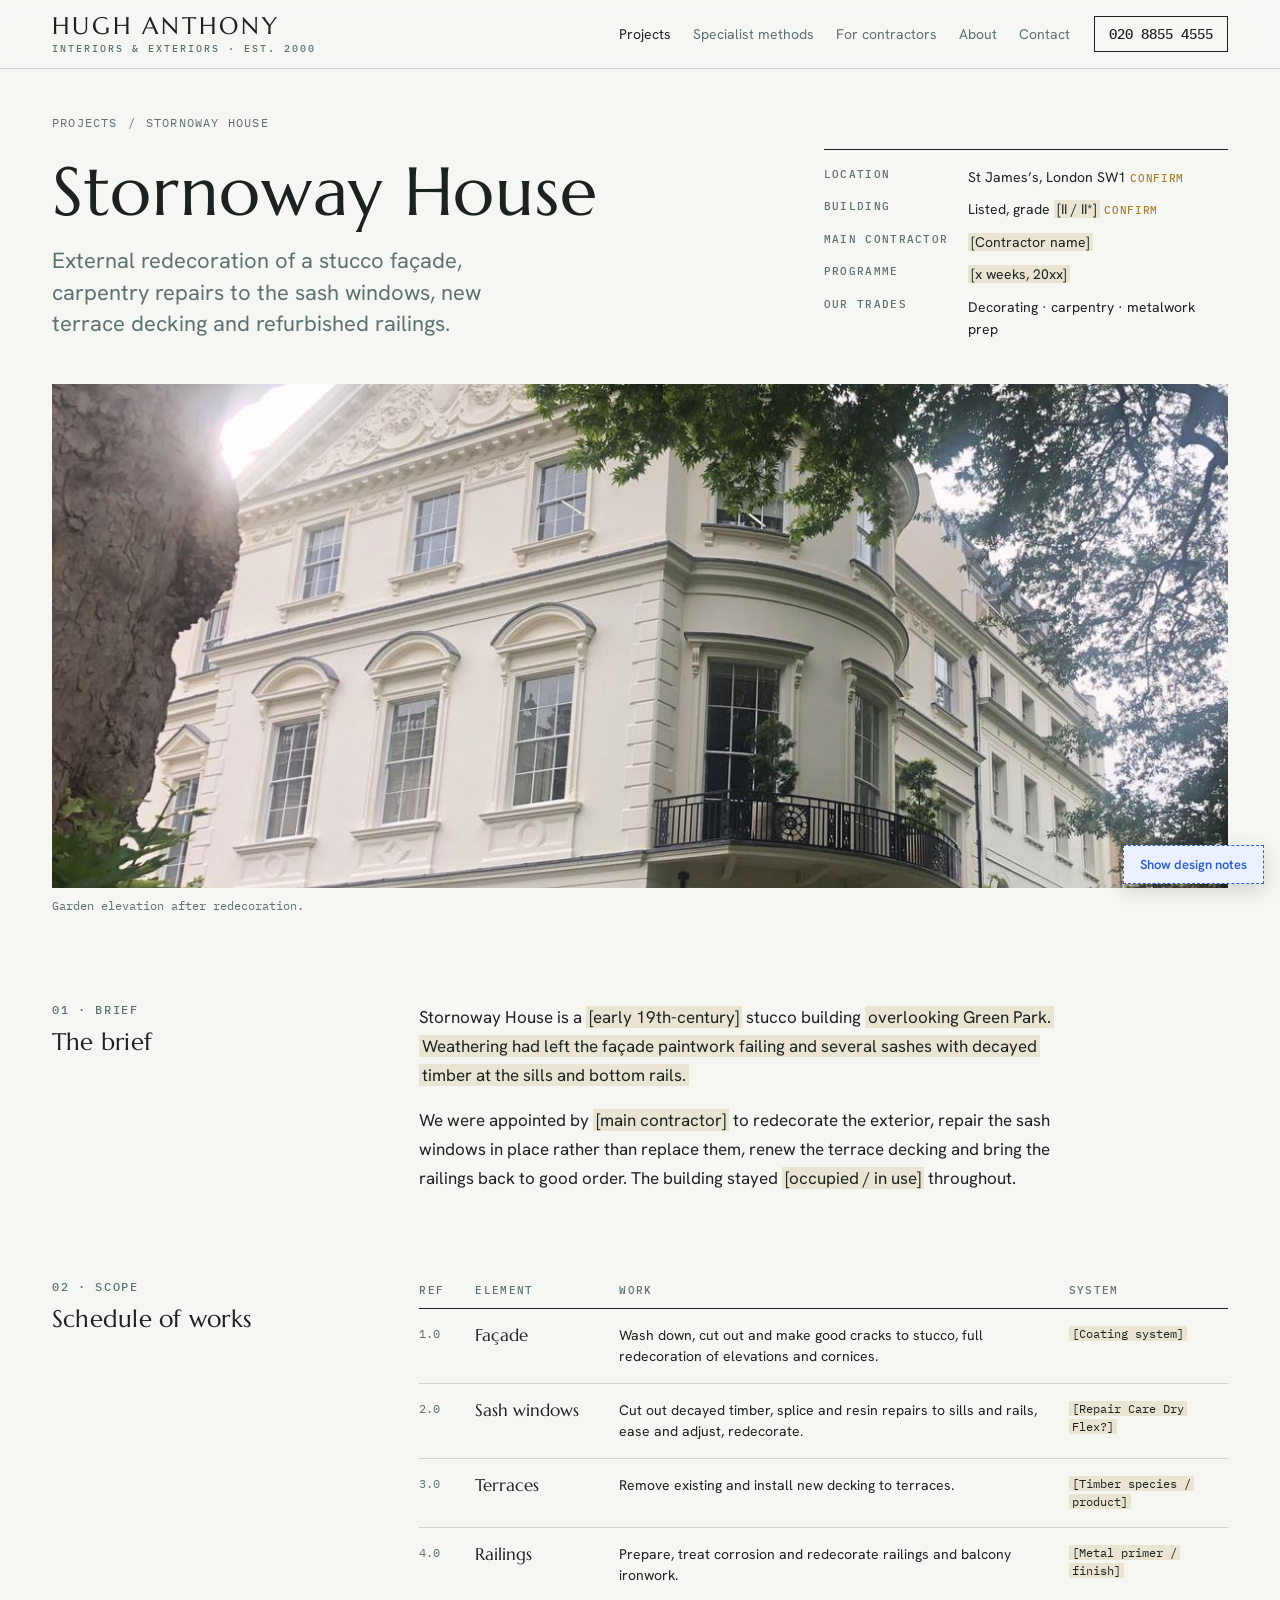
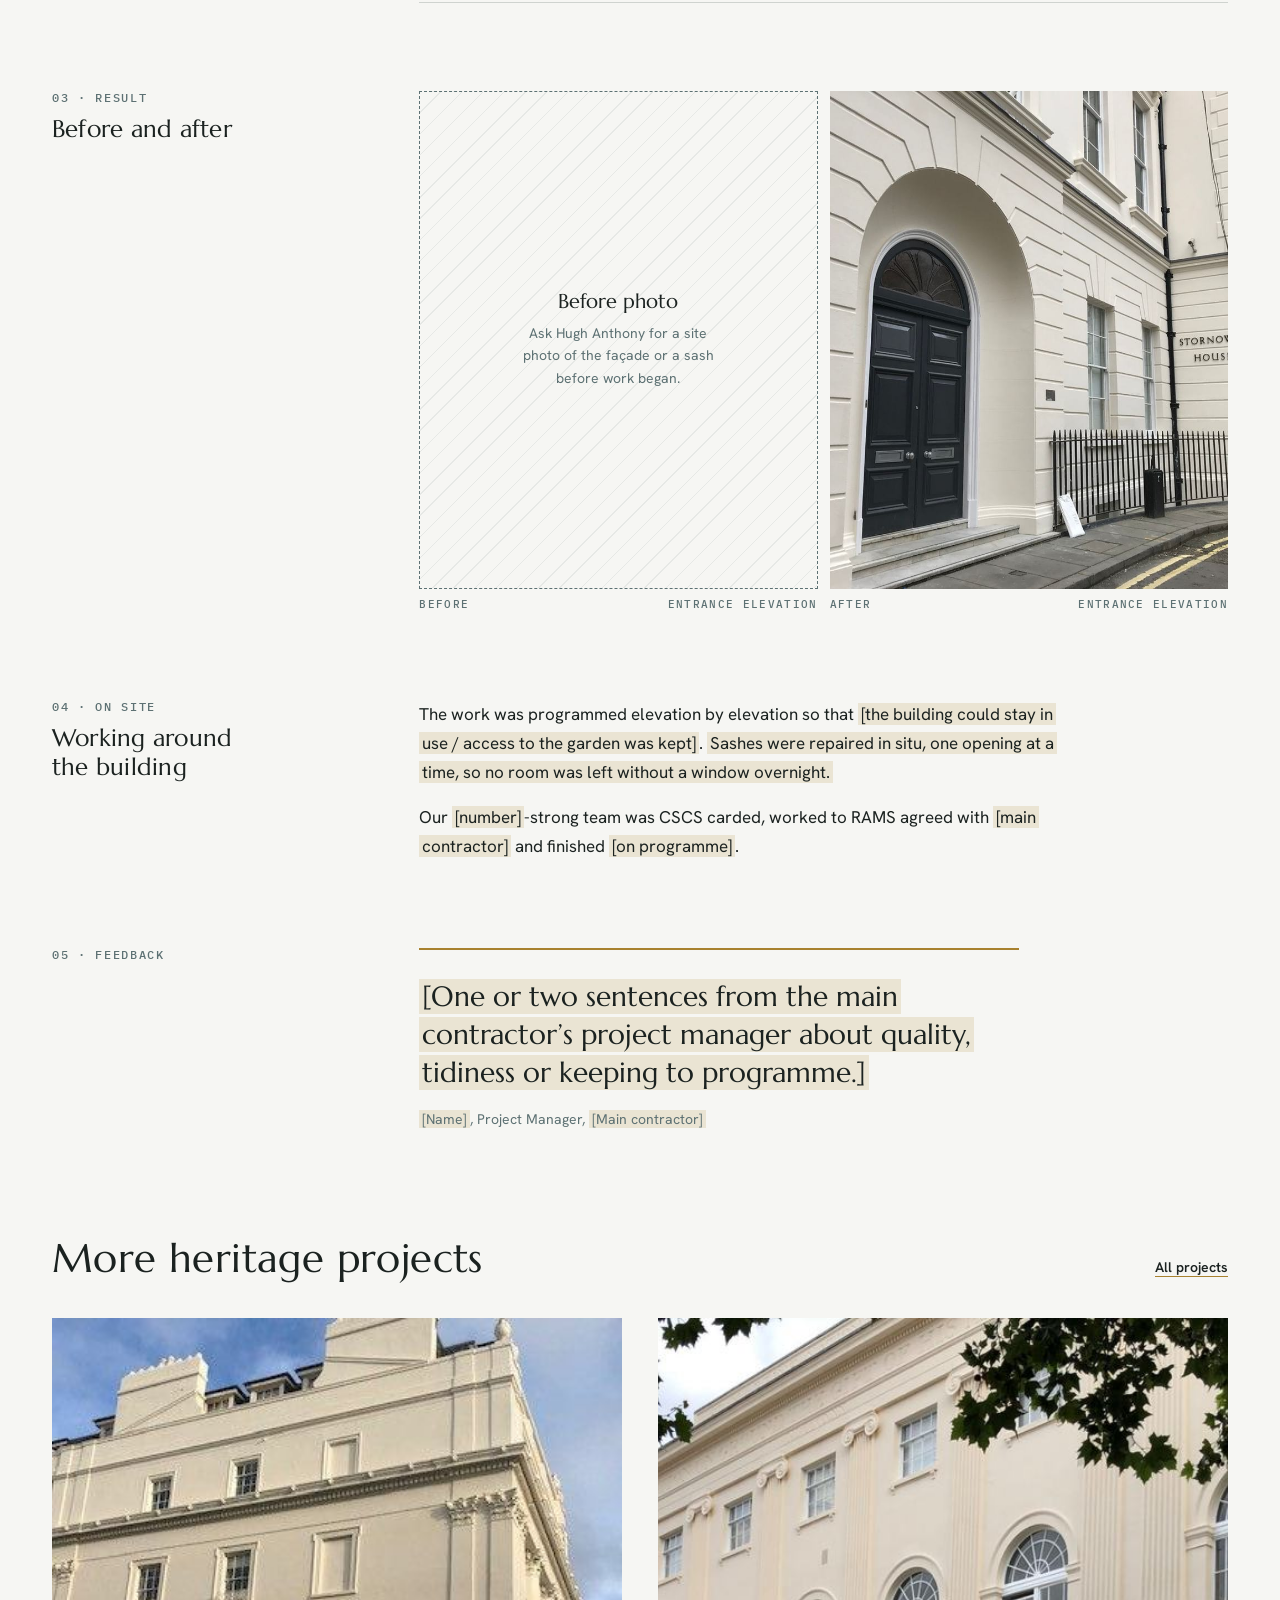
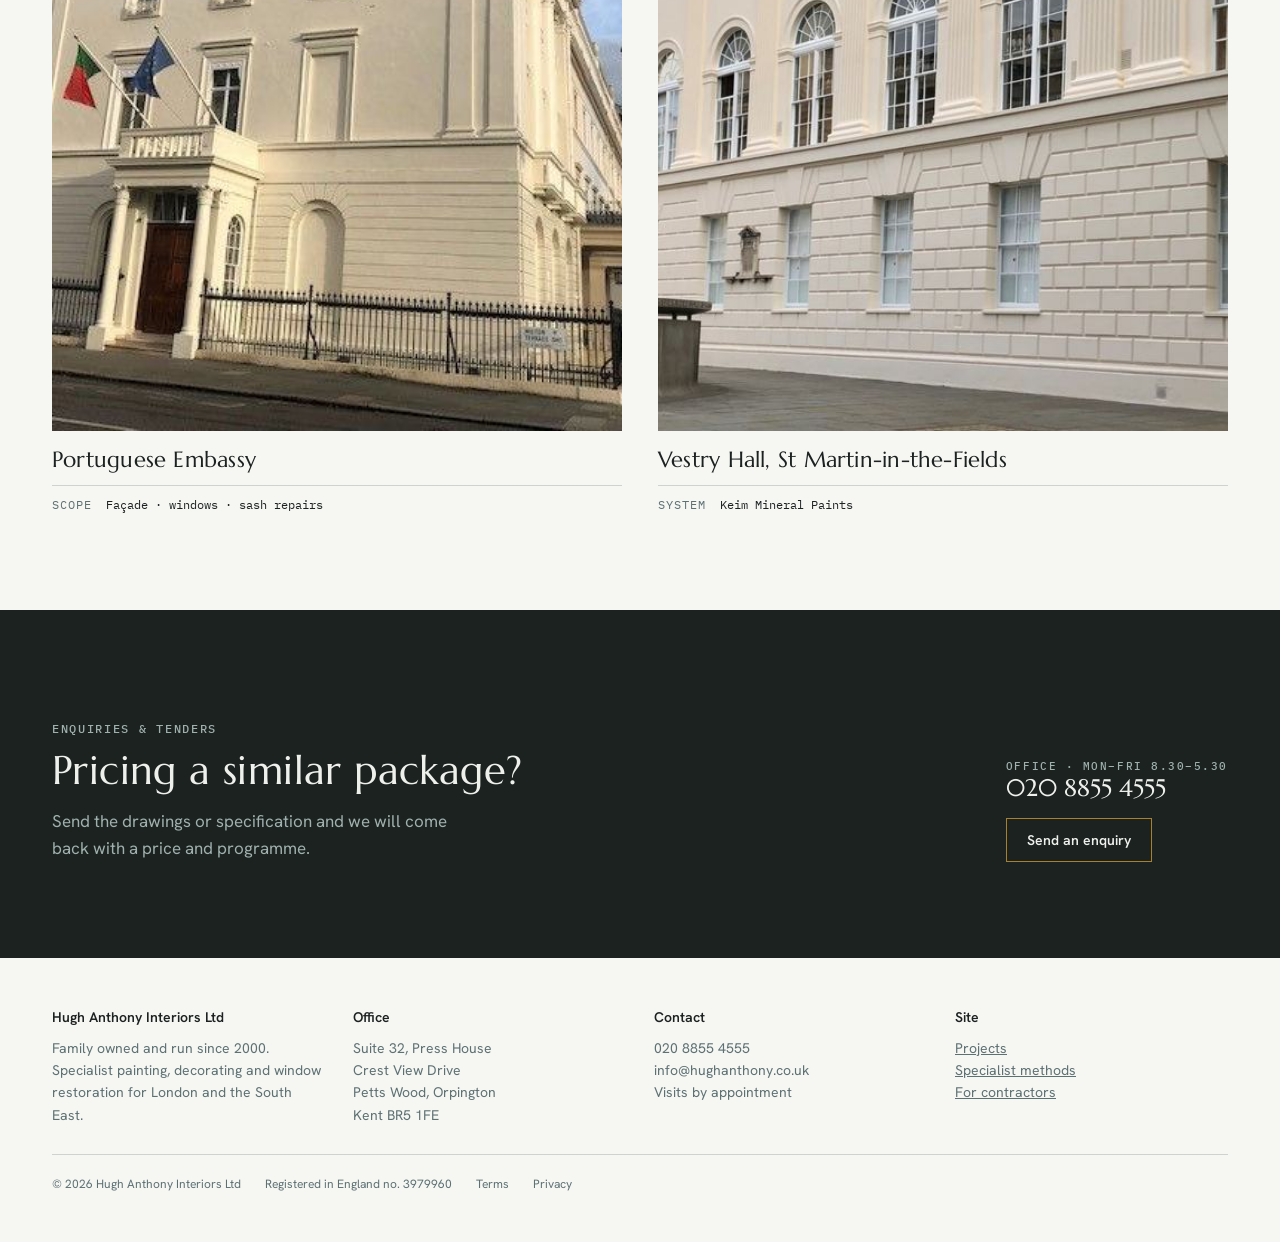
==== mockup/stornoway-house.html @ 3487a514 "Add Stornoway House case study page and shared stylesheet Co-Authored-By: Claude Opus 5.5 <noreply@a" ====
<!doctype html>
<html lang="en">
<head>
<meta charset="utf-8">
<meta name="viewport" content="width=device-width, initial-scale=1, viewport-fit=cover">
<meta name="claude:viewport-fit-sides" content="cover">
<title>Stornoway House · Hugh Anthony</title>
<link rel="preconnect" href="https://fonts.googleapis.com">
<link rel="preconnect" href="https://fonts.gstatic.com" crossorigin>
<link rel="stylesheet" href="https://fonts.googleapis.com/css2?family=Marcellus&family=Hanken+Grotesk:wght@400;500;600&family=IBM+Plex+Mono:wght@400;500&display=swap">
<link rel="stylesheet" href="site.css">
<style>
:root { padding: env(safe-area-inset-top, 0px) 0 env(safe-area-inset-bottom, 0px) }
body { margin: 0 }
[hidden] { display: none !important }

.crumbs { font: 400 var(--s-xs)/1 var(--mono); letter-spacing: .1em; text-transform: uppercase; color: var(--slate); display: flex; gap: 10px; padding-top: clamp(28px, 4vw, 48px) }
.crumbs a { text-decoration: none }
.crumbs a:hover { color: var(--railing) }

.cs-head { display: grid; grid-template-columns: minmax(0, 7fr) minmax(0, 4fr); gap: 24px clamp(28px, 5vw, 72px); align-items: end; padding-block: 20px clamp(28px, 4vw, 44px) }
.cs-head h1 { font-size: var(--s-xxl); line-height: 1.02 }
.cs-head .lede { font-size: var(--s-lg); line-height: 1.45; color: var(--slate); margin-top: 18px; max-width: 38ch }
.facts { display: grid; grid-template-columns: max-content minmax(0, 1fr); gap: 10px 20px; margin: 0; padding-top: 16px; border-top: 1px solid var(--railing); font-size: var(--s-sm) }
.facts dt { font: 500 .6875rem/1.6 var(--mono); letter-spacing: .12em; text-transform: uppercase; color: var(--slate) }
.facts dd { margin: 0 }
@media (max-width: 820px) { .cs-head { grid-template-columns: minmax(0, 1fr) } }

.cover { margin: 0 }
.cover img { width: 100%; aspect-ratio: 21 / 9; object-fit: cover; object-position: center 35% }
.cover figcaption { font: 400 var(--s-xs)/1.4 var(--mono); color: var(--slate); padding-top: 10px }
@media (max-width: 700px) { .cover img { aspect-ratio: 4 / 3 } }

.story { display: grid; grid-template-columns: minmax(0, 3fr) minmax(0, 8fr); gap: 24px clamp(28px, 5vw, 72px); padding-block: clamp(48px, 7vw, 88px) 0 }
.story h2 { font-size: 1.5rem; line-height: 1.2 }
.story .eyebrow { margin-bottom: 10px }
.prose { display: grid; gap: 16px; max-width: 64ch }
.prose p { line-height: 1.7 }
.ph { background: color-mix(in srgb, var(--gold) 16%, transparent); padding: 0 3px; box-decoration-break: clone; -webkit-box-decoration-break: clone }
@media (max-width: 760px) { .story { grid-template-columns: minmax(0, 1fr) } }

/* Schedule of works */
.sched-wrap { overflow-x: auto; margin-top: 4px }
table.sched { width: 100%; min-width: 620px; border-collapse: collapse; font-size: var(--s-sm) }
.sched th { font: 500 .6875rem/1.2 var(--mono); letter-spacing: .12em; text-transform: uppercase; color: var(--slate); text-align: left; padding: 0 16px 10px 0; border-bottom: 1px solid var(--railing) }
.sched td { padding: 16px 16px 16px 0; border-bottom: 1px solid var(--rule); vertical-align: top; line-height: 1.5 }
.sched td:first-child { font: 400 var(--s-xs)/1.5 var(--mono); color: var(--slate); font-variant-numeric: tabular-nums; width: 3.5rem }
.sched td:nth-child(2) { font: 400 1.05rem/1.35 var(--display); width: 9rem }
.sched td:last-child { font: 400 .75rem/1.5 var(--mono) }

/* Before / after */
.ba { display: grid; grid-template-columns: minmax(0, 1fr) minmax(0, 1fr); gap: 12px }
.ba figure { margin: 0; display: grid; gap: 8px }
.ba img, .ba .empty { width: 100%; aspect-ratio: 4 / 5; object-fit: cover }
.ba .empty { display: grid; place-content: center; gap: 8px; text-align: center; border: 1px dashed var(--slate); background: repeating-linear-gradient(135deg, transparent 0 14px, color-mix(in srgb, var(--slate) 10%, transparent) 14px 15px); color: var(--slate); padding: 16px }
.ba .empty b { font: 400 1.25rem/1.2 var(--display); color: var(--railing) }
.ba .empty span { font-size: var(--s-sm); max-width: 26ch }
.ba figcaption { display: flex; justify-content: space-between; gap: 12px; font: 500 .6875rem/1.4 var(--mono); letter-spacing: .12em; text-transform: uppercase; color: var(--slate) }
@media (max-width: 520px) { .ba { grid-template-columns: minmax(0, 1fr) } }

/* Quote */
.quote-block { margin: 0; padding: 28px 0 0; border-top: 2px solid var(--gold); display: grid; gap: 16px; max-width: 60ch }
.quote-block p { font: 400 clamp(1.35rem, 2.4vw, 1.75rem)/1.35 var(--display) }
.quote-block footer { font-size: var(--s-sm); color: var(--slate) }

/* Related */
.related { padding-block: clamp(56px, 8vw, 96px) }
.related .projects .proj { grid-column: span 6 }
@media (max-width: 600px) { .related .projects .proj { grid-column: span 12 } }
.next { display: flex; justify-content: space-between; align-items: baseline; gap: 16px; flex-wrap: wrap; margin-bottom: 28px }
.next h2 { font-size: var(--s-xl) }
.band .wrap.short { grid-template-columns: minmax(0, 1fr) auto; align-items: end }
@media (max-width: 760px) { .band .wrap.short { grid-template-columns: minmax(0, 1fr) } }
</style>
</head>
<body>

<header class="top">
  <div class="wrap">
    <a class="brand" href="index.html" aria-label="Hugh Anthony home"><b>Hugh Anthony</b><small>Interiors &amp; Exteriors · Est. 2000</small></a>
    <nav class="nav" aria-label="Main">
      <a href="index.html#projects" aria-current="page" style="color:var(--railing)">Projects</a>
      <a href="index.html#methods">Specialist methods</a>
      <a href="index.html#contractors">For contractors</a>
      <a href="index.html#about">About</a>
      <a href="index.html#enquire">Contact</a>
    </nav>
    <a class="phone" href="tel:02088554555">020 8855 4555</a>
  </div>
</header>

<main>
  <div class="wrap">
    <nav class="crumbs" aria-label="Breadcrumb"><a href="index.html#projects">Projects</a><span aria-hidden="true">/</span><span>Stornoway House</span></nav>

    <div class="cs-head">
      <div>
        <h1>Stornoway House</h1>
        <p class="lede">External redecoration of a stucco façade, carpentry repairs to the sash windows, new terrace decking and refurbished railings.</p>
      </div>
      <dl class="facts">
        <dt>Location</dt><dd>St James’s, London SW1 <span class="tbc">CONFIRM</span></dd>
        <dt>Building</dt><dd>Listed, grade <span class="ph">[II / II*]</span> <span class="tbc">CONFIRM</span></dd>
        <dt>Main contractor</dt><dd><span class="ph">[Contractor name]</span></dd>
        <dt>Programme</dt><dd><span class="ph">[x weeks, 20xx]</span></dd>
        <dt>Our trades</dt><dd>Decorating · carpentry · metalwork prep</dd>
      </dl>
    </div>

    <figure class="cover">
      <img src="img/stornoway-house.jpg" alt="Stornoway House from the garden side: a white stucco Regency building with a curved bay and iron balconies" width="1190" height="1200">
      <figcaption>Garden elevation after redecoration.</figcaption>
    </figure>
    <p class="note"><b>Why:</b> a case study answers the questions a contractor’s estimator would ask: what was the building, who was the client, what did you actually do, and did it run to programme. Highlighted text is draft copy to fill in with Hugh Anthony.</p>

    <section class="story" aria-labelledby="brief">
      <div><p class="eyebrow">01 · Brief</p><h2 id="brief">The brief</h2></div>
      <div class="prose">
        <p>Stornoway House is a <span class="ph">[early 19th-century]</span> stucco building <span class="ph">overlooking Green Park. Weathering had left the façade paintwork failing and several sashes with decayed timber at the sills and bottom rails.</span></p>
        <p>We were appointed by <span class="ph">[main contractor]</span> to redecorate the exterior, repair the sash windows in place rather than replace them, renew the terrace decking and bring the railings back to good order. The building stayed <span class="ph">[occupied / in use]</span> throughout.</p>
      </div>
    </section>

    <section class="story" aria-labelledby="scope">
      <div><p class="eyebrow">02 · Scope</p><h2 id="scope">Schedule of works</h2></div>
      <div>
        <div class="sched-wrap">
          <table class="sched">
            <thead><tr><th scope="col">Ref</th><th scope="col">Element</th><th scope="col">Work</th><th scope="col">System</th></tr></thead>
            <tbody>
              <tr><td>1.0</td><td>Façade</td><td>Wash down, cut out and make good cracks to stucco, full redecoration of elevations and cornices.</td><td><span class="ph">[Coating system]</span></td></tr>
              <tr><td>2.0</td><td>Sash windows</td><td>Cut out decayed timber, splice and resin repairs to sills and rails, ease and adjust, redecorate.</td><td><span class="ph">[Repair Care Dry Flex?]</span></td></tr>
              <tr><td>3.0</td><td>Terraces</td><td>Remove existing and install new decking to terraces.</td><td><span class="ph">[Timber species / product]</span></td></tr>
              <tr><td>4.0</td><td>Railings</td><td>Prepare, treat corrosion and redecorate railings and balcony ironwork.</td><td><span class="ph">[Metal primer / finish]</span></td></tr>
            </tbody>
          </table>
        </div>
        <p class="note"><b>Why:</b> a schedule of works is the format contractors already use in tenders, so it reads as competence at a glance. Each “System” cell also names a product, which helps searches like “Keim contractor London”.</p>
      </div>
    </section>

    <section class="story" aria-labelledby="ba">
      <div><p class="eyebrow">03 · Result</p><h2 id="ba">Before and after</h2></div>
      <div>
        <div class="ba">
          <figure>
            <div class="empty" role="img" aria-label="Placeholder for a before photo"><b>Before photo</b><span>Ask Hugh Anthony for a site photo of the façade or a sash before work began.</span></div>
            <figcaption><span>Before</span><span>Entrance elevation</span></figcaption>
          </figure>
          <figure>
            <img src="img/stornoway-door.jpg" alt="Arched entrance door of Stornoway House in white stucco with black railings, after redecoration" loading="lazy">
            <figcaption><span>After</span><span>Entrance elevation</span></figcaption>
          </figure>
        </div>
        <p class="note"><b>Why:</b> before-and-after pairs are the most persuasive content a decorator can show, and the current site has none. Most firms have site photos on someone’s phone; collecting them is the main content task for the rebuild.</p>
      </div>
    </section>

    <section class="story" aria-labelledby="site">
      <div><p class="eyebrow">04 · On site</p><h2 id="site">Working around the building</h2></div>
      <div class="prose">
        <p>The work was programmed elevation by elevation so that <span class="ph">[the building could stay in use / access to the garden was kept]</span>. <span class="ph">Sashes were repaired in situ, one opening at a time, so no room was left without a window overnight.</span></p>
        <p>Our <span class="ph">[number]</span>-strong team was CSCS carded, worked to RAMS agreed with <span class="ph">[main contractor]</span> and finished <span class="ph">[on programme]</span>.</p>
      </div>
    </section>

    <section class="story" aria-label="Client feedback">
      <div><p class="eyebrow">05 · Feedback</p></div>
      <blockquote class="quote-block">
        <p><span class="ph">[One or two sentences from the main contractor’s project manager about quality, tidiness or keeping to programme.]</span></p>
        <footer><span class="ph">[Name]</span>, Project Manager, <span class="ph">[Main contractor]</span></footer>
      </blockquote>
    </section>
  </div>

  <section class="related" aria-labelledby="more">
    <div class="wrap">
      <div class="next"><h2 id="more">More heritage projects</h2><a class="more" href="index.html#projects">All projects</a></div>
      <div class="projects">
        <a class="proj" href="index.html#projects">
          <img src="img/portuguese-embassy.jpg" alt="The Portuguese Embassy, a white stucco corner building" loading="lazy">
          <div class="meta"><h3>Portuguese Embassy</h3><dl class="spec"><dt>Scope</dt><dd>Façade · windows · sash repairs</dd></dl></div>
        </a>
        <a class="proj" href="index.html#projects">
          <img src="img/vestry-hall.jpg" alt="Vestry Hall at St Martin-in-the-Fields, a pale stone façade" loading="lazy">
          <div class="meta"><h3>Vestry Hall, St Martin-in-the-Fields</h3><dl class="spec"><dt>System</dt><dd>Keim Mineral Paints</dd></dl></div>
        </a>
      </div>
    </div>
  </section>

  <section class="band">
    <div class="wrap short">
      <div>
        <p class="eyebrow">Enquiries &amp; tenders</p>
        <h2>Pricing a similar package?</h2>
        <p>Send the drawings or specification and we will come back with a price and programme.</p>
      </div>
      <div class="direct" style="margin-top:0">
        <div><small>Office · Mon–Fri 8.30–5.30</small><b>020 8855 4555</b></div>
        <a class="btn" href="index.html#enquire">Send an enquiry</a>
      </div>
    </div>
  </section>
</main>

<footer>
  <div class="wrap">
    <div><b>Hugh Anthony Interiors Ltd</b>Family owned and run since 2000. Specialist painting, decorating and window restoration for London and the South East.</div>
    <div><b>Office</b><address>Suite 32, Press House<br>Crest View Drive<br>Petts Wood, Orpington<br>Kent BR5 1FE</address></div>
    <div><b>Contact</b>020 8855 4555<br>info@hughanthony.co.uk<br>Visits by appointment</div>
    <div><b>Site</b><a href="index.html#projects">Projects</a><br><a href="index.html#methods">Specialist methods</a><br><a href="index.html#contractors">For contractors</a></div>
    <div class="legal"><span>© 2026 Hugh Anthony Interiors Ltd</span><span>Registered in England no. 3979960</span><span>Terms</span><span>Privacy</span></div>
  </div>
</footer>

<button class="toggle" id="toggle" type="button" aria-pressed="false">Show design notes</button>
<script>
const t = document.getElementById('toggle');
t.addEventListener('click', () => {
  const on = document.body.classList.toggle('notes');
  t.setAttribute('aria-pressed', on);
  t.textContent = on ? 'Hide design notes' : 'Show design notes';
});
</script>
</body>
</html>
---- mockup/site.css ----
/* Layout: a London stucco terrace read as a schedule of works. Wide photo-led bands, a
   specification line under every project, gold leaf used only where the firm actually gilds. */
:root {
  --stucco: #f6f6f3;      /* page ground: painted stucco, cool not cream */
  --stone: #e9e9e4;       /* recessed panels */
  --railing: #1b2220;     /* ink: railing / front-door black-green */
  --slate: #5d7173;       /* secondary text: Georgian panel blue-green */
  --rule: #cfd3cf;
  --gold: #a8812e;        /* gilding */
  --gold-hi: #d8b35a;
  --band: #1b2220;        /* dark band ground */
  --band-fg: #eef0ec;
  --band-mute: #9fb0ad;
  --note: #2f5fd0;        /* design-note annotations */
  --note-bg: #eaf0ff;

  --display: "Marcellus", "Trajan Pro", Georgia, serif;
  --body: "Hanken Grotesk", "Helvetica Neue", Arial, sans-serif;
  --mono: "IBM Plex Mono", ui-monospace, Menlo, monospace;

  --s-xs: .75rem; --s-sm: .875rem; --s-md: 1.0625rem; --s-lg: 1.375rem;
  --s-xl: clamp(1.75rem, 3.2vw, 2.5rem); --s-xxl: clamp(2.25rem, 5.4vw, 4.25rem);
  --wrap: 1240px;
}
@media (prefers-color-scheme: dark) { :root:not([data-theme="light"]) {
  --stucco: #141917; --stone: #1c2321; --railing: #e8ebe6; --slate: #9fb0ad; --rule: #2e3835;
  --gold: #d1aa52; --gold-hi: #e9c977; --band: #0d1110; --band-fg: #eef0ec; --band-mute: #8fa19e;
  --note: #8fb0ff; --note-bg: #1a2440; color-scheme: dark } }
:root[data-theme="dark"] {
  --stucco: #141917; --stone: #1c2321; --railing: #e8ebe6; --slate: #9fb0ad; --rule: #2e3835;
  --gold: #d1aa52; --gold-hi: #e9c977; --band: #0d1110; --band-fg: #eef0ec; --band-mute: #8fa19e;
  --note: #8fb0ff; --note-bg: #1a2440; color-scheme: dark }

* { box-sizing: border-box }
body { background: var(--stucco); color: var(--railing); font: 400 var(--s-md)/1.6 var(--body); -webkit-font-smoothing: antialiased }
body::before { content: ""; position: fixed; inset: 0 0 auto; height: env(safe-area-inset-top, 0px); z-index: 10; background: var(--stucco) }
img { display: block; max-width: 100%; height: auto }
a { color: inherit }
a:focus-visible, button:focus-visible, input:focus-visible, textarea:focus-visible, select:focus-visible { outline: 2px solid var(--gold); outline-offset: 3px }
h1, h2, h3 { font-family: var(--display); font-weight: 400; text-wrap: balance; margin: 0; letter-spacing: .01em }
p { margin: 0 }
.wrap { max-width: var(--wrap); margin-inline: auto; padding-left: max(16px, env(safe-area-inset-left, 0px)); padding-right: max(16px, env(safe-area-inset-right, 0px)) }
@media (min-width: 700px) { .wrap { padding-left: max(32px, env(safe-area-inset-left, 0px)); padding-right: max(32px, env(safe-area-inset-right, 0px)) } }
.eyebrow { font: 500 var(--s-xs)/1.2 var(--mono); letter-spacing: .14em; text-transform: uppercase; color: var(--slate) }
.gold { background: linear-gradient(100deg, var(--gold) 0%, var(--gold-hi) 45%, var(--gold) 70%); -webkit-background-clip: text; background-clip: text; color: transparent }

/* Header */
.top { position: sticky; top: env(safe-area-inset-top, 0px); z-index: 5; background: color-mix(in srgb, var(--stucco) 92%, transparent); backdrop-filter: blur(8px); border-bottom: 1px solid var(--rule) }
.top .wrap { display: flex; align-items: center; gap: 24px; padding-block: 14px }
.brand { text-decoration: none; display: grid; line-height: 1 }
.brand b { font: 400 1.5rem/1 var(--display); letter-spacing: .12em; text-transform: uppercase }
.brand small { font: 500 .625rem/1 var(--mono); letter-spacing: .2em; text-transform: uppercase; color: var(--slate); margin-top: 6px }
.nav { display: flex; gap: 22px; margin-left: auto; font-size: var(--s-sm) }
.nav a { text-decoration: none; color: var(--slate) }
.nav a:hover { color: var(--railing) }
.phone { font: 500 var(--s-sm)/1 var(--mono); white-space: nowrap; padding: 10px 14px; border: 1px solid var(--railing); text-decoration: none }
@media (max-width: 900px) { .nav { display: none } .phone { margin-left: auto } }
@media (max-width: 420px) { .brand b { font-size: 1.2rem } .phone { padding: 8px 10px; font-size: .75rem } }

/* Hero */
.hero .wrap { display: grid; grid-template-columns: minmax(0, 5fr) minmax(0, 6fr); gap: clamp(24px, 5vw, 72px); align-items: center; padding-block: clamp(32px, 6vw, 72px) clamp(40px, 6vw, 80px) }
.hero h1 { font-size: var(--s-xxl); line-height: 1.05; margin-top: 18px }
.hero .lede { font-size: var(--s-lg); line-height: 1.45; color: var(--slate); margin-top: 22px; max-width: 34ch }
.ctas { display: flex; flex-wrap: wrap; gap: 12px; margin-top: 32px }
.btn { display: inline-flex; align-items: center; gap: 10px; padding: 14px 20px; font: 600 var(--s-sm)/1 var(--body); text-decoration: none; border: 1px solid var(--railing); cursor: pointer; background: none; color: var(--railing) }
.btn.solid { background: var(--railing); color: var(--stucco) }
.btn.solid:hover { background: var(--slate); border-color: var(--slate) }
.btn:not(.solid):hover { background: var(--stone) }
.since { display: flex; gap: 28px; margin-top: 40px; padding-top: 22px; border-top: 1px solid var(--rule) }
.since div { display: grid; gap: 2px }
.since b { font: 400 1.75rem/1 var(--display); font-variant-numeric: tabular-nums }
.since span { font-size: var(--s-xs); color: var(--slate); line-height: 1.35 }
.hero figure { margin: 0; position: relative }
.hero figure img { width: 100%; aspect-ratio: 5 / 4; object-fit: cover }
.plate { position: absolute; left: 0; bottom: 0; background: var(--stucco); padding: 12px 16px 0 0; max-width: 80% }
.plate b { font: 400 1.05rem/1.2 var(--display); display: block }
.plate span { font: 400 var(--s-xs)/1.4 var(--mono); color: var(--slate) }
@media (max-width: 860px) { .hero .wrap { grid-template-columns: minmax(0, 1fr) } .hero figure { order: -1 } .hero figure img { aspect-ratio: 4 / 3 } }

/* Buildings strip */
.worked { border-block: 1px solid var(--rule); background: var(--stone) }
.worked .wrap { display: flex; flex-wrap: wrap; align-items: baseline; gap: 10px 28px; padding-block: 22px }
.worked .eyebrow { flex-basis: 100% }
@media (min-width: 1000px) { .worked .eyebrow { flex-basis: auto } }
.worked li { font: 400 1.125rem/1.3 var(--display); list-style: none }
.worked ul { display: contents }

/* Section heads */
section.block { padding-block: clamp(56px, 8vw, 104px) }
.head { display: grid; grid-template-columns: minmax(0, 1fr) minmax(0, 1fr); gap: 16px 48px; align-items: end; margin-bottom: clamp(28px, 4vw, 48px) }
.head h2 { font-size: var(--s-xl); line-height: 1.1; margin-top: 12px }
.head p { color: var(--slate); max-width: 48ch }
@media (max-width: 760px) { .head { grid-template-columns: minmax(0, 1fr) } }

/* Projects */
.projects { display: grid; grid-template-columns: repeat(12, minmax(0, 1fr)); gap: clamp(20px, 3vw, 36px) }
.proj { grid-column: span 4; display: grid; grid-template-rows: auto 1fr; gap: 16px; text-decoration: none }
.proj.wide { grid-column: span 8 }
.proj.wide img { aspect-ratio: 16 / 10 }
.proj img { width: 100%; aspect-ratio: 4 / 5; object-fit: cover; transition: filter .3s }
.proj:hover img { filter: brightness(1.05) contrast(1.03) }
.proj .meta { display: grid; gap: 8px; align-content: start }
.proj h3 { font-size: 1.375rem; line-height: 1.2 }
.proj p { font-size: var(--s-sm); color: var(--slate) }
.spec { display: grid; grid-template-columns: max-content minmax(0, 1fr); gap: 4px 14px; font: 400 .75rem/1.45 var(--mono); padding-top: 10px; border-top: 1px solid var(--rule); margin: 4px 0 0 }
.spec dt { color: var(--slate); text-transform: uppercase; letter-spacing: .08em }
.spec dd { margin: 0 }
.more { font: 600 var(--s-sm)/1 var(--body); text-decoration: underline; text-underline-offset: 4px; text-decoration-color: var(--gold) }
@media (max-width: 960px) { .proj, .proj.wide { grid-column: span 6 } .proj.wide img { aspect-ratio: 4 / 5 } }
@media (max-width: 600px) { .proj, .proj.wide { grid-column: span 12 } .proj img, .proj.wide img { aspect-ratio: 4 / 3 } }

/* Methods */
.methods { background: var(--stone); border-block: 1px solid var(--rule) }
.mgrid { display: grid; grid-template-columns: minmax(0, 7fr) minmax(0, 5fr); gap: clamp(28px, 5vw, 64px) }
.mlist { display: grid; gap: 0 }
.m { display: grid; grid-template-columns: minmax(0, 15rem) minmax(0, 1fr); gap: 8px 32px; padding-block: 24px; border-top: 1px solid var(--rule) }
.m:last-child { border-bottom: 1px solid var(--rule) }
.m h3 { font-size: 1.25rem; line-height: 1.25 }
.m p { color: var(--slate); font-size: .975rem; max-width: 52ch }
.m .tags { display: flex; flex-wrap: wrap; gap: 6px; margin-top: 10px }
.m .tags span { font: 400 .6875rem/1 var(--mono); padding: 6px 8px; border: 1px solid var(--rule); background: var(--stucco); letter-spacing: .04em }
@media (max-width: 640px) { .m { grid-template-columns: minmax(0, 1fr) } }
.craft { display: grid; grid-template-columns: minmax(0, 1fr) minmax(0, 1fr); gap: 12px; align-self: start; position: sticky; top: calc(env(safe-area-inset-top, 0px) + 90px) }
.craft figure { margin: 0 }
.craft img { width: 100%; aspect-ratio: 3 / 5; object-fit: cover }
.craft figcaption { font: 400 var(--s-xs)/1.4 var(--mono); color: var(--slate); margin-top: 8px }
.craft .quote { grid-column: 1 / -1; font: 400 1.25rem/1.35 var(--display); padding: 20px 0 0; border-top: 2px solid var(--gold) }
@media (max-width: 900px) { .mgrid { grid-template-columns: minmax(0, 1fr) } .craft { position: static } .craft img { aspect-ratio: 4 / 5 } }

/* Contractors */
.contract { display: grid; grid-template-columns: minmax(0, 5fr) minmax(0, 7fr); gap: clamp(28px, 5vw, 64px) }
.contract h2 { font-size: var(--s-xl); line-height: 1.1; margin-top: 12px }
.contract .intro p { color: var(--slate); margin-top: 18px; max-width: 44ch }
.checks { list-style: none; margin: 0; padding: 0; display: grid; grid-template-columns: repeat(2, minmax(0, 1fr)); border-top: 1px solid var(--railing) }
.checks li { padding: 20px 20px 20px 0; border-bottom: 1px solid var(--rule); display: grid; grid-template-columns: 22px minmax(0, 1fr); gap: 12px }
.checks li:nth-child(odd) { border-right: 1px solid var(--rule) }
.checks li:nth-child(even) { padding-left: 20px }
.checks svg { margin-top: 3px }
.checks b { display: block; font-weight: 600; font-size: .975rem }
.checks span { font-size: var(--s-sm); color: var(--slate) }
.tbc { font: 500 .6875rem/1 var(--mono); color: var(--gold); letter-spacing: .06em }
@media (max-width: 860px) { .contract { grid-template-columns: minmax(0, 1fr) } }
@media (max-width: 560px) { .checks { grid-template-columns: minmax(0, 1fr) } .checks li:nth-child(odd) { border-right: 0 } .checks li:nth-child(even) { padding-left: 0 } }
.sectors { margin-top: 32px; display: flex; flex-wrap: wrap; gap: 8px }
.sectors span { font-size: var(--s-sm); padding: 7px 12px; border: 1px solid var(--rule) }

/* Enquiry band */
.band { background: var(--band); color: var(--band-fg) }
.band .wrap { display: grid; grid-template-columns: minmax(0, 5fr) minmax(0, 7fr); gap: clamp(28px, 5vw, 72px); padding-block: clamp(56px, 8vw, 96px) }
.band h2 { font-size: var(--s-xl); line-height: 1.1; margin-top: 12px }
.band .eyebrow { color: var(--band-mute) }
.band p { color: var(--band-mute); margin-top: 16px; max-width: 40ch }
.direct { display: grid; gap: 16px; margin-top: 32px }
.direct div { display: grid; gap: 2px }
.direct small { font: 500 .6875rem/1 var(--mono); letter-spacing: .14em; text-transform: uppercase; color: var(--band-mute) }
.direct b { font: 400 1.5rem/1.2 var(--display); user-select: all }
form { display: grid; grid-template-columns: repeat(2, minmax(0, 1fr)); gap: 18px }
form .full { grid-column: 1 / -1 }
label { display: grid; gap: 6px; font: 500 .6875rem/1 var(--mono); letter-spacing: .12em; text-transform: uppercase; color: var(--band-mute) }
input, select, textarea { font: 400 1rem/1.4 var(--body); color: var(--band-fg); background: transparent; border: 0; border-bottom: 1px solid var(--band-mute); padding: 8px 0; border-radius: 0; width: 100% }
select option { color: #1b2220 }
textarea { resize: vertical; min-height: 90px }
.radios { display: flex; flex-wrap: wrap; gap: 8px; border: 0; padding: 0; margin: 0 }
.radios legend { font: 500 .6875rem/1 var(--mono); letter-spacing: .12em; text-transform: uppercase; color: var(--band-mute); margin-bottom: 10px; padding: 0 }
.radios label { display: inline-flex; align-items: center; gap: 8px; text-transform: none; letter-spacing: 0; font: 400 var(--s-sm)/1 var(--body); color: var(--band-fg); padding: 9px 12px; border: 1px solid color-mix(in srgb, var(--band-mute) 50%, transparent); cursor: pointer }
.radios input { width: auto; accent-color: var(--gold) }
.band .btn { border-color: var(--gold); color: var(--band-fg); justify-self: start }
.band .btn:hover { background: var(--gold); color: var(--band) }
.sent { grid-column: 1 / -1; font-size: var(--s-sm); color: var(--gold-hi) }
@media (max-width: 860px) { .band .wrap { grid-template-columns: minmax(0, 1fr) } }
@media (max-width: 520px) { form { grid-template-columns: minmax(0, 1fr) } }

/* Footer */
footer .wrap { display: grid; grid-template-columns: repeat(4, minmax(0, 1fr)); gap: 28px; padding-block: 48px; font-size: var(--s-sm); color: var(--slate) }
footer b { display: block; color: var(--railing); font-weight: 600; margin-bottom: 8px }
footer address { font-style: normal }
footer .legal { grid-column: 1 / -1; display: flex; flex-wrap: wrap; gap: 8px 24px; padding-top: 20px; border-top: 1px solid var(--rule); font-size: var(--s-xs) }
@media (max-width: 760px) { footer .wrap { grid-template-columns: repeat(2, minmax(0, 1fr)) } }

/* Design notes (pitch annotations) */
.note { display: none; font: 400 .8125rem/1.45 var(--body); color: var(--note); background: var(--note-bg); border: 1px dashed var(--note); padding: 10px 12px; margin-top: 14px; max-width: 46ch }
.note b { font-weight: 600 }
body.notes .note { display: block }
.band .note { background: color-mix(in srgb, var(--note) 14%, var(--band)); color: #b9ccff; border-color: #8fb0ff }
.toggle { position: fixed; right: max(16px, calc(env(safe-area-inset-right, 0px) + 16px)); bottom: calc(env(safe-area-inset-bottom, 0px) + 16px); z-index: 20; font: 600 .8125rem/1 var(--body); padding: 12px 16px; border: 1px dashed var(--note); background: var(--note-bg); color: var(--note); cursor: pointer; box-shadow: 0 6px 20px rgb(0 0 0 / .15) }
@media (prefers-reduced-motion: reduce) { * { transition: none !important } }
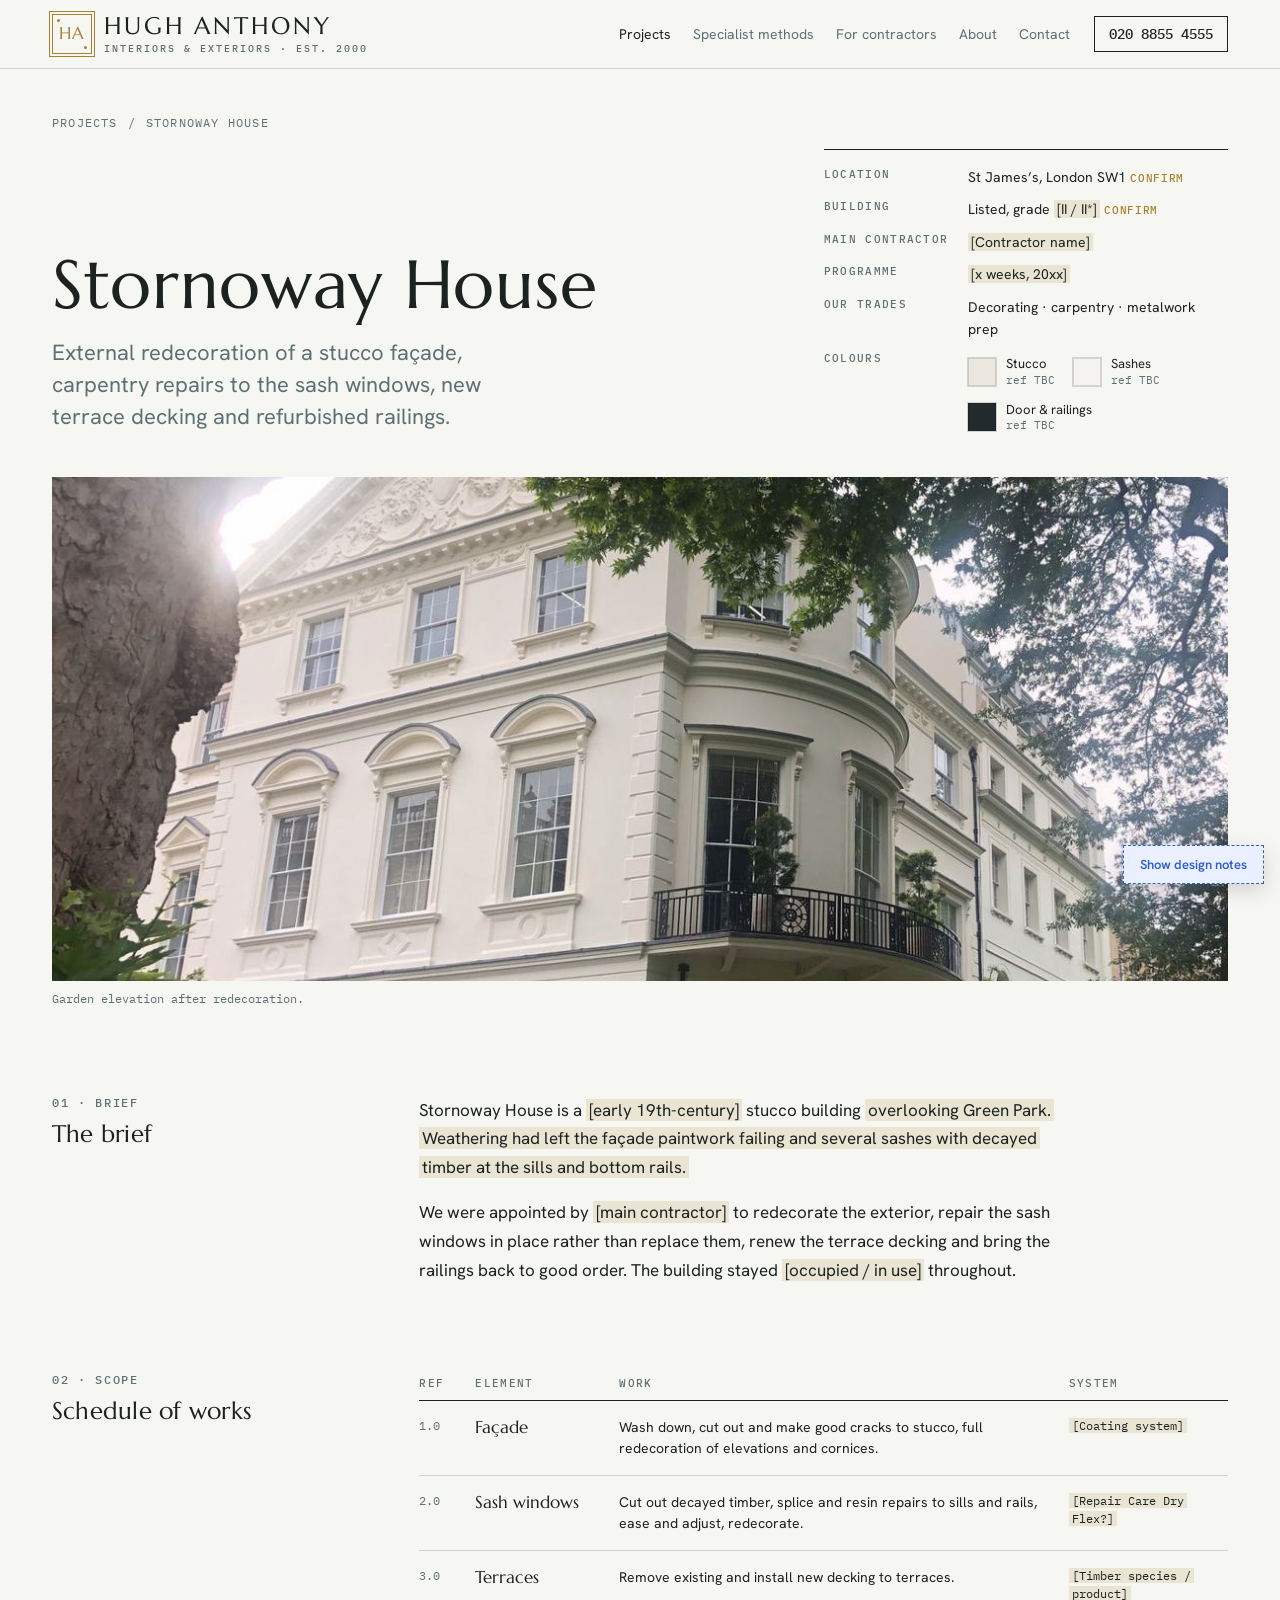
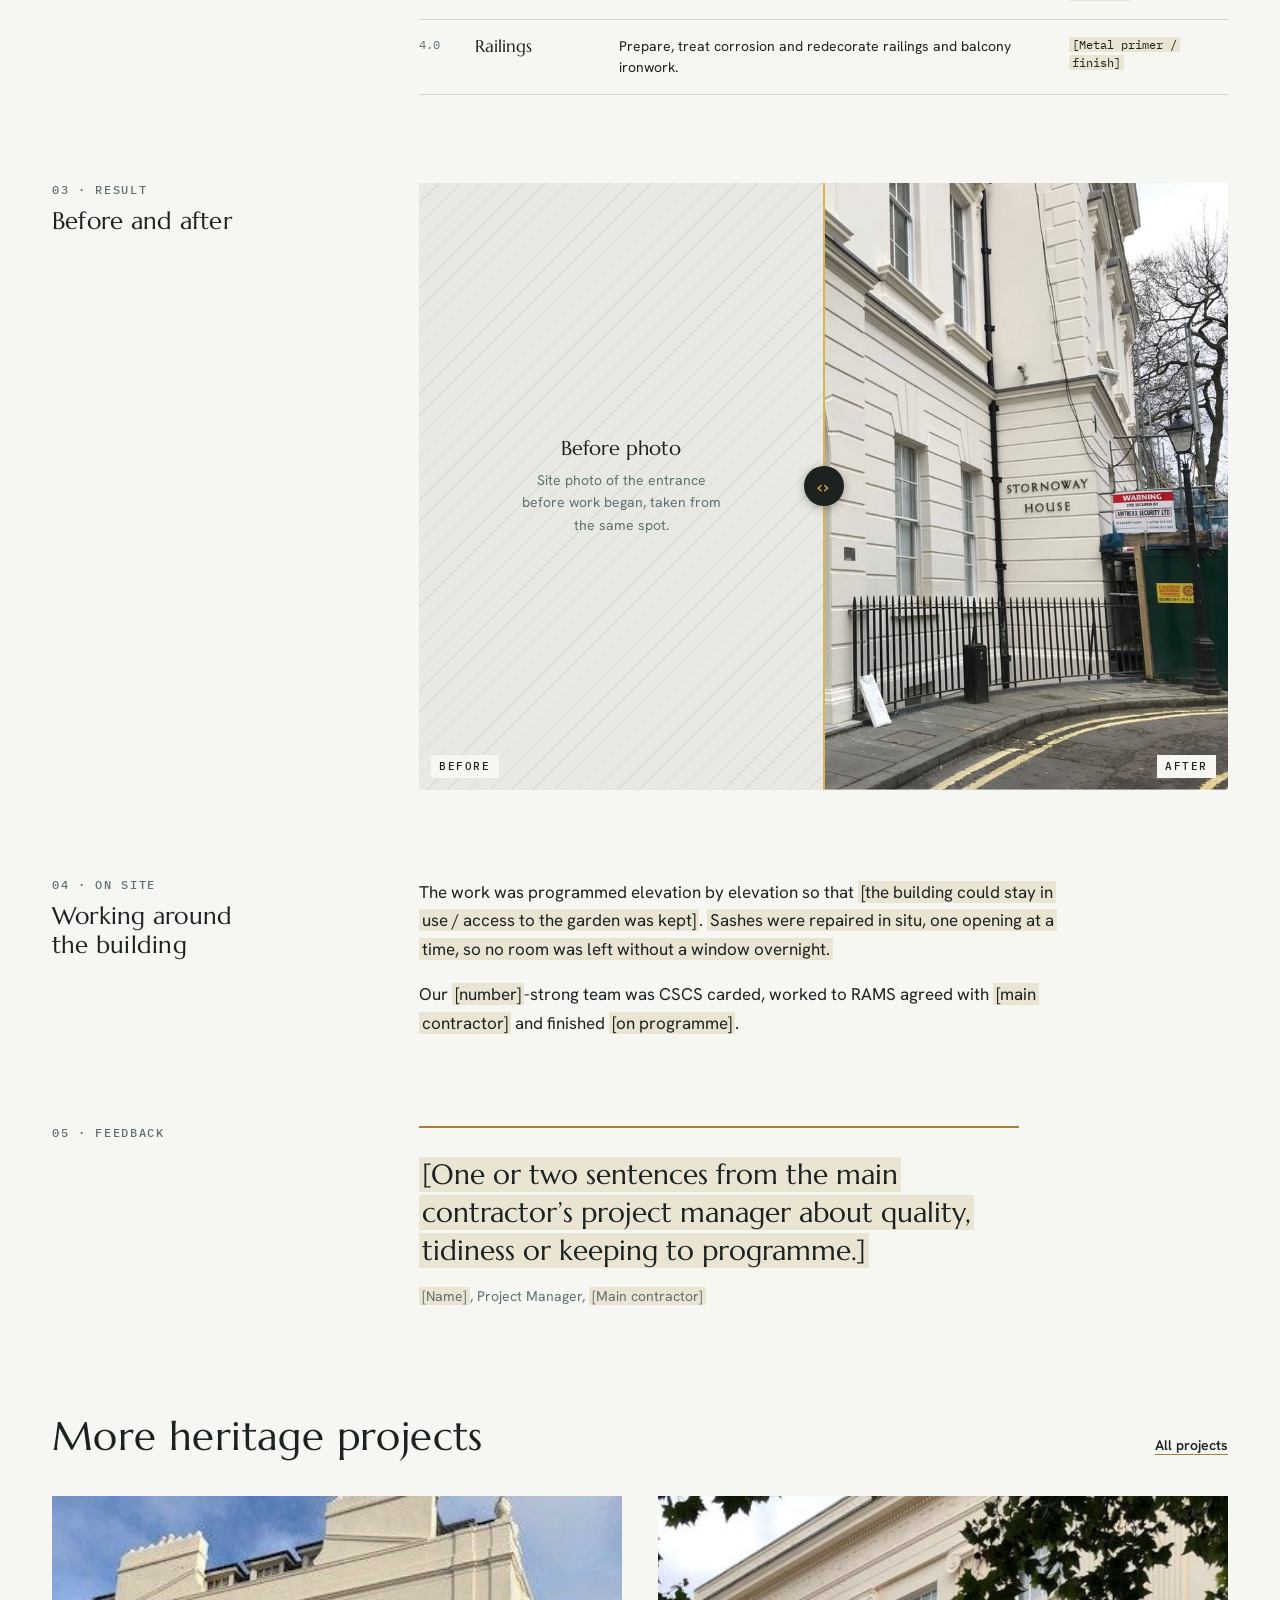
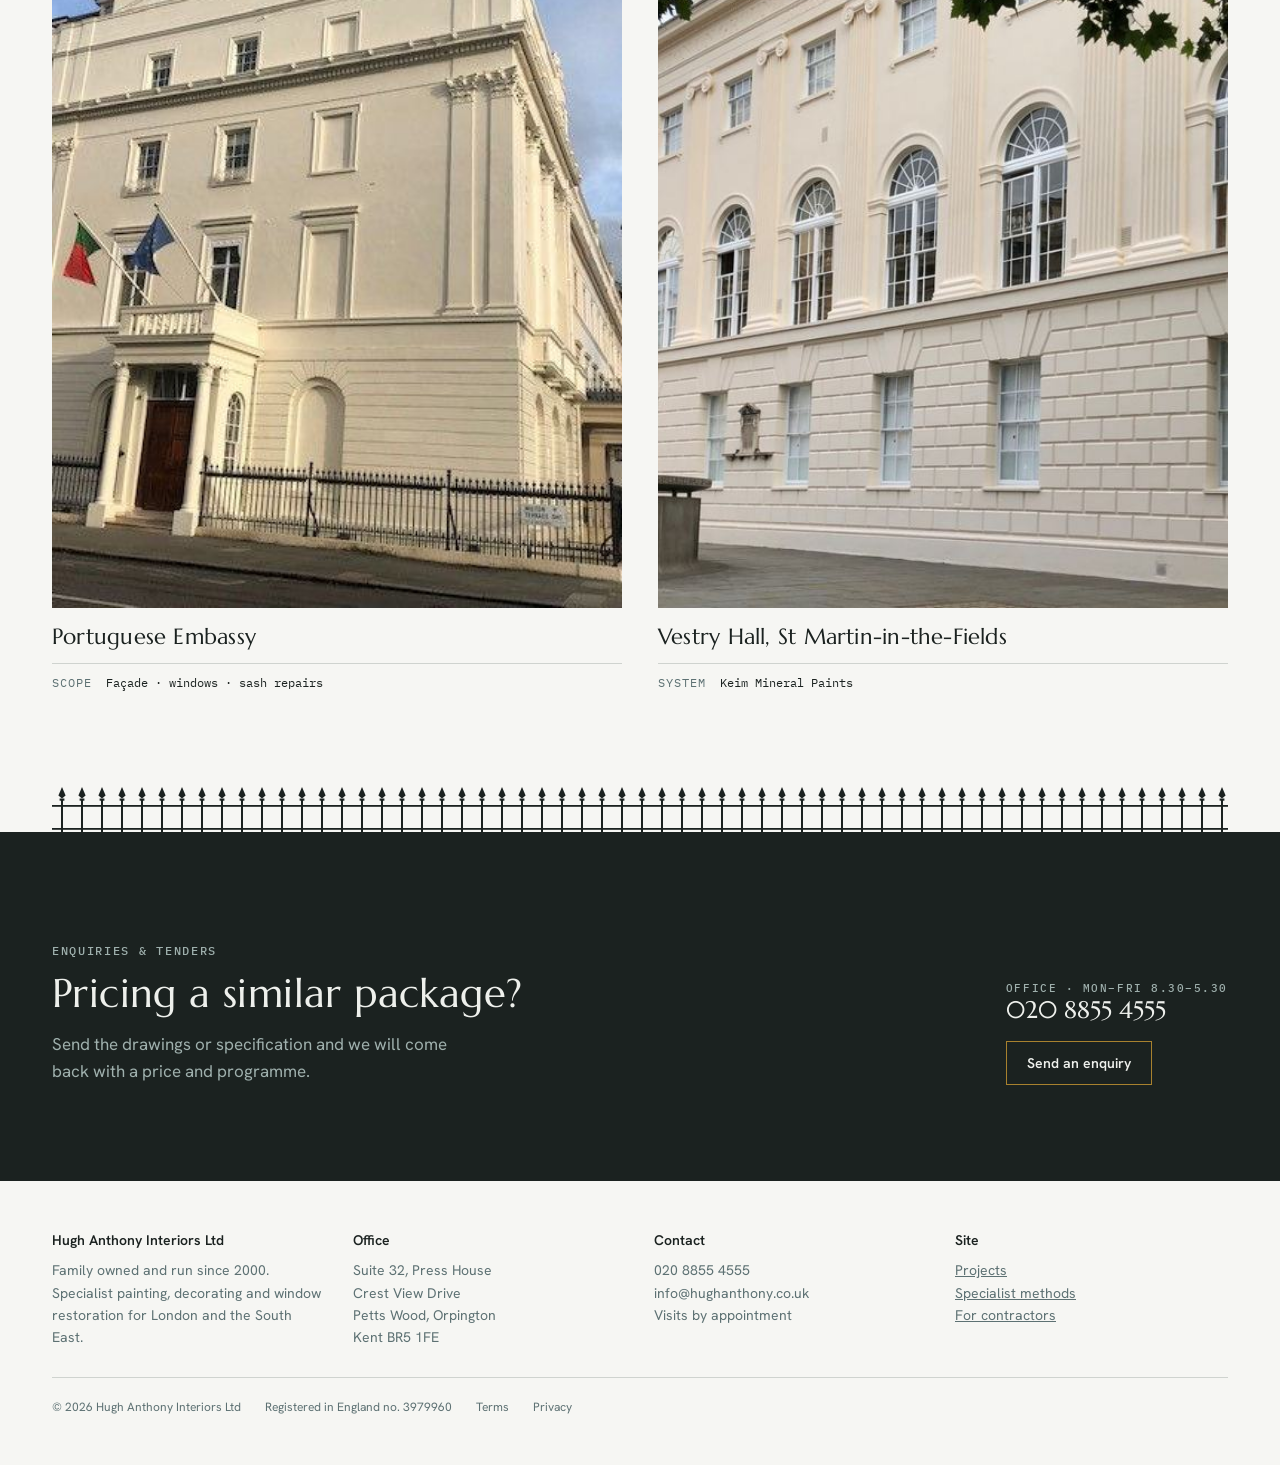
==== commit b58d7993: "Add character layer: paint chips, glyphs, railings, green band, motion Monogram plate, gold-leaf shi" ====
--- a/mockup/stornoway-house.html
+++ b/mockup/stornoway-house.html
@@ -48,15 +48,23 @@
 .sched td:nth-child(2) { font: 400 1.05rem/1.35 var(--display); width: 9rem }
 .sched td:last-child { font: 400 .75rem/1.5 var(--mono) }
 
-/* Before / after */
-.ba { display: grid; grid-template-columns: minmax(0, 1fr) minmax(0, 1fr); gap: 12px }
-.ba figure { margin: 0; display: grid; gap: 8px }
-.ba img, .ba .empty { width: 100%; aspect-ratio: 4 / 5; object-fit: cover }
-.ba .empty { display: grid; place-content: center; gap: 8px; text-align: center; border: 1px dashed var(--slate); background: repeating-linear-gradient(135deg, transparent 0 14px, color-mix(in srgb, var(--slate) 10%, transparent) 14px 15px); color: var(--slate); padding: 16px }
-.ba .empty b { font: 400 1.25rem/1.2 var(--display); color: var(--railing) }
-.ba .empty span { font-size: var(--s-sm); max-width: 26ch }
-.ba figcaption { display: flex; justify-content: space-between; gap: 12px; font: 500 .6875rem/1.4 var(--mono); letter-spacing: .12em; text-transform: uppercase; color: var(--slate) }
-@media (max-width: 520px) { .ba { grid-template-columns: minmax(0, 1fr) } }
+/* Before / after slider */
+@property --pos { syntax: "<percentage>"; inherits: true; initial-value: 50% }
+.slider { position: relative; aspect-ratio: 4 / 3; max-width: 100%; overflow: hidden; background: var(--stone); --pos: 50%; animation: hint 1.8s cubic-bezier(.45, 0, .25, 1) 1.2s }
+@keyframes hint { 0%, 100% { --pos: 50% } 35% { --pos: 38% } 70% { --pos: 60% } }
+.slider .empty, .slider .after { position: absolute; inset: 0; width: 100%; height: 100% }
+.slider .empty { display: grid; place-content: center; gap: 8px; text-align: center; color: var(--slate); padding: 16px 52% 16px 16px; background: repeating-linear-gradient(135deg, transparent 0 14px, color-mix(in srgb, var(--slate) 12%, transparent) 14px 15px) }
+.slider .empty b { font: 400 1.25rem/1.2 var(--display); color: var(--railing) }
+.slider .empty span { font-size: var(--s-sm); max-width: 26ch; justify-self: center }
+.slider .after { object-fit: cover; clip-path: inset(0 0 0 var(--pos)) }
+.handle { position: absolute; top: 0; bottom: 0; left: var(--pos); width: 2px; margin-left: -1px; background: var(--gold-hi); pointer-events: none }
+.handle span { position: absolute; top: 50%; left: 50%; translate: -50% -50%; width: 40px; height: 40px; border-radius: 50%; display: grid; place-items: center; background: var(--railing); color: var(--gold-hi); font: 400 1.2rem/1 var(--body); letter-spacing: 2px; box-shadow: 0 2px 10px rgb(0 0 0 / .3) }
+.lab { position: absolute; bottom: 12px; font: 500 .6875rem/1 var(--mono); letter-spacing: .14em; text-transform: uppercase; padding: 6px 8px; background: var(--stucco); color: var(--railing); pointer-events: none }
+.lab.l { left: 12px } .lab.r { right: 12px }
+.slider input { position: absolute; inset: 0; width: 100%; height: 100%; margin: 0; opacity: 0; cursor: ew-resize }
+.slider:has(input:focus-visible) .handle span { outline: 2px solid var(--gold); outline-offset: 3px }
+@media (max-width: 520px) { .slider { aspect-ratio: 4 / 5 } .slider .empty { padding-right: 16px } }
+@media (prefers-reduced-motion: reduce) { .slider { animation: none } }
 
 /* Quote */
 .quote-block { margin: 0; padding: 28px 0 0; border-top: 2px solid var(--gold); display: grid; gap: 16px; max-width: 60ch }
@@ -77,7 +85,7 @@
 
 <header class="top">
   <div class="wrap">
-    <a class="brand" href="index.html" aria-label="Hugh Anthony home"><b>Hugh Anthony</b><small>Interiors &amp; Exteriors · Est. 2000</small></a>
+    <a class="brand" href="index.html" aria-label="Hugh Anthony home"><span class="mono" aria-hidden="true">HA</span><span class="wm"><b>Hugh Anthony</b><small>Interiors &amp; Exteriors · Est. 2000</small></span></a>
     <nav class="nav" aria-label="Main">
       <a href="index.html#projects" aria-current="page" style="color:var(--railing)">Projects</a>
       <a href="index.html#methods">Specialist methods</a>
@@ -104,6 +112,7 @@
         <dt>Main contractor</dt><dd><span class="ph">[Contractor name]</span></dd>
         <dt>Programme</dt><dd><span class="ph">[x weeks, 20xx]</span></dd>
         <dt>Our trades</dt><dd>Decorating · carpentry · metalwork prep</dd>
+        <dt>Colours</dt><dd class="chips"><p class="chip"><i style="--c:#ebe7de"></i><span>Stucco<em>ref TBC</em></span></p><p class="chip"><i style="--c:#f4f3ef"></i><span>Sashes<em>ref TBC</em></span></p><p class="chip"><i style="--c:#232a2e"></i><span>Door &amp; railings<em>ref TBC</em></span></p></dd>
       </dl>
     </div>
 
@@ -142,17 +151,14 @@
     <section class="story" aria-labelledby="ba">
       <div><p class="eyebrow">03 · Result</p><h2 id="ba">Before and after</h2></div>
       <div>
-        <div class="ba">
-          <figure>
-            <div class="empty" role="img" aria-label="Placeholder for a before photo"><b>Before photo</b><span>Ask Hugh Anthony for a site photo of the façade or a sash before work began.</span></div>
-            <figcaption><span>Before</span><span>Entrance elevation</span></figcaption>
-          </figure>
-          <figure>
-            <img src="img/stornoway-door.jpg" alt="Arched entrance door of Stornoway House in white stucco with black railings, after redecoration" loading="lazy">
-            <figcaption><span>After</span><span>Entrance elevation</span></figcaption>
-          </figure>
+        <div class="slider" id="slider">
+          <div class="empty" role="img" aria-label="Placeholder for a before photo"><b>Before photo</b><span>Site photo of the entrance before work began, taken from the same spot.</span></div>
+          <img class="after" src="img/stornoway-door.jpg" alt="Arched entrance door of Stornoway House in white stucco with black railings, after redecoration" loading="lazy">
+          <div class="handle" aria-hidden="true"><span>&#8249;&#8250;</span></div>
+          <span class="lab l" aria-hidden="true">Before</span><span class="lab r" aria-hidden="true">After</span>
+          <input type="range" id="ba-range" min="0" max="100" value="50" aria-label="Drag to compare before and after">
         </div>
-        <p class="note"><b>Why:</b> before-and-after pairs are the most persuasive content a decorator can show, and the current site has none. Most firms have site photos on someone’s phone; collecting them is the main content task for the rebuild.</p>
+        <p class="note"><b>Why:</b> before-and-after pairs are the most persuasive content a decorator can show, and the current site has none. Most firms have site photos on someone’s phone; collecting them is the main content task for the rebuild. Drag the handle to compare.</p>
       </div>
     </section>
 
@@ -189,6 +195,7 @@
     </div>
   </section>
 
+  <div class="wrap" aria-hidden="true"><div class="railings on-green"></div></div>
   <section class="band">
     <div class="wrap short">
       <div>
@@ -217,6 +224,8 @@
 <button class="toggle" id="toggle" type="button" aria-pressed="false">Show design notes</button>
 <script>
 const t = document.getElementById('toggle');
+const sl = document.getElementById('slider'), rg = document.getElementById('ba-range');
+rg.addEventListener('input', () => { sl.style.animation = 'none'; sl.style.setProperty('--pos', rg.value + '%'); });
 t.addEventListener('click', () => {
   const on = document.body.classList.toggle('notes');
   t.setAttribute('aria-pressed', on);
--- a/mockup/site.css
+++ b/mockup/site.css
@@ -184,3 +184,57 @@
 .band .note { background: color-mix(in srgb, var(--note) 14%, var(--band)); color: #b9ccff; border-color: #8fb0ff }
 .toggle { position: fixed; right: max(16px, calc(env(safe-area-inset-right, 0px) + 16px)); bottom: calc(env(safe-area-inset-bottom, 0px) + 16px); z-index: 20; font: 600 .8125rem/1 var(--body); padding: 12px 16px; border: 1px dashed var(--note); background: var(--note-bg); color: var(--note); cursor: pointer; box-shadow: 0 6px 20px rgb(0 0 0 / .15) }
 @media (prefers-reduced-motion: reduce) { * { transition: none !important } }
+
+/* ===== Character layer: heritage green, paint chips, glyphs, railings, gold leaf ===== */
+:root { --green: #24463a; --green-fg: #eef0ea; --green-mute: #a9bfb4; --green-rule: #3d5d51 }
+@media (prefers-color-scheme: dark) { :root:not([data-theme="light"]) { --green: #1a352b; --green-fg: #eef0ea; --green-mute: #93ab9f; --green-rule: #2e4b40 } }
+:root[data-theme="dark"] { --green: #1a352b; --green-fg: #eef0ea; --green-mute: #93ab9f; --green-rule: #2e4b40 }
+
+/* Monogram plate */
+.brand { display: flex; align-items: center; gap: 12px }
+.brand .wm { display: grid }
+.mono { display: grid; place-items: center; width: 40px; height: 40px; flex: none; font: 400 1.05rem/1 var(--display); letter-spacing: .04em; color: var(--gold); border: 1px solid var(--gold); outline: 1px solid var(--gold); outline-offset: 2px; position: relative }
+.mono::before, .mono::after { content: ""; position: absolute; width: 3px; height: 3px; border-radius: 50%; background: var(--gold); top: 4px; left: 4px }
+.mono::after { left: auto; right: 4px; bottom: 4px; top: auto }
+@media (max-width: 420px) { .mono { width: 34px; height: 34px; font-size: .9rem } }
+
+/* Gold leaf catching the light: once on load, again on hover */
+.gold { background-image: linear-gradient(100deg, var(--gold) 0 38%, var(--gold-hi) 46%, #fff3c4 50%, var(--gold-hi) 54%, var(--gold) 62% 100%); background-size: 300% 100%; background-position: 0 0; animation: leaf 2.6s cubic-bezier(.45, 0, .25, 1) .6s both }
+.gold:hover { animation-name: leaf2; animation-delay: 0s; animation-duration: 1.8s }
+@keyframes leaf { from { background-position: 100% 0 } to { background-position: 0 0 } }
+@keyframes leaf2 { from { background-position: 100% 0 } to { background-position: 0 0 } }
+
+/* Paint chips: colour sampled from the real finish */
+.chip { display: flex; align-items: center; gap: 10px; margin-top: 6px }
+.chip i { width: 28px; height: 28px; flex: none; background: var(--c); box-shadow: inset 0 0 0 1px rgb(0 0 0 / .12), 0 0 0 1px var(--rule) }
+.chip span { display: grid; font-size: .8125rem; line-height: 1.3 }
+.chip em { font: normal 400 .6875rem/1.3 var(--mono); color: var(--slate) }
+.chips { display: flex; flex-wrap: wrap; gap: 8px 18px }
+
+/* Railings divider: a run of spear-topped railings standing on the next section */
+.railings { height: 46px; background: var(--railing); -webkit-mask: var(--rail) repeat-x left bottom / 20px 46px; mask: var(--rail) repeat-x left bottom / 20px 46px;
+  --rail: url("data:image/svg+xml,%3Csvg xmlns='http://www.w3.org/2000/svg' viewBox='0 0 20 46'%3E%3Cpath d='M10 0l3.6 8.5L10 11.5 6.4 8.5z'/%3E%3Crect x='7.6' y='11.5' width='4.8' height='2.2'/%3E%3Crect x='9' y='13' width='2' height='33'/%3E%3Crect x='0' y='18' width='20' height='1.8'/%3E%3Crect x='0' y='41' width='20' height='1.8'/%3E%3C/svg%3E") }
+.railings.on-green { margin-bottom: -1px }
+
+/* Heritage green band */
+.green { background: var(--green); color: var(--green-fg) }
+.green .eyebrow, .green .contract .intro p, .green .checks span { color: var(--green-mute) }
+.green .checks { border-top-color: var(--green-fg) }
+.green .checks li { border-color: var(--green-rule) }
+.green .sectors span { border-color: var(--green-rule) }
+.green .btn.solid { background: var(--green-fg); color: var(--green); border-color: var(--green-fg) }
+.green .btn.solid:hover { background: var(--gold-hi); border-color: var(--gold-hi) }
+.green .tbc { color: var(--gold-hi) }
+.green .note { background: color-mix(in srgb, var(--note) 14%, var(--green)); color: #c9d7ff; border-color: #a9c0ff }
+
+/* Method glyphs */
+.mh { display: grid; gap: 14px; align-content: start }
+.glyph { width: 52px; height: 52px; color: var(--railing); overflow: visible }
+.glyph * { vector-effect: non-scaling-stroke }
+.glyph .lower { transition: transform .7s cubic-bezier(.3, .7, .2, 1) }
+.m:hover .glyph .lower, .m:focus-within .glyph .lower { transform: translateY(-9px) }
+.glyph .leaf { fill: color-mix(in srgb, var(--gold) 35%, transparent); stroke: var(--gold) }
+.glyph .lift { transform-origin: 12px 36px; transition: transform .6s cubic-bezier(.3, .7, .2, 1) }
+.m:hover .glyph .lift, .m:focus-within .glyph .lift { transform: rotate(-9deg) translate(-1px, -2px) }
+
+@media (prefers-reduced-motion: reduce) { .gold, .gold:hover { animation: none; background-position: 0 0 } }
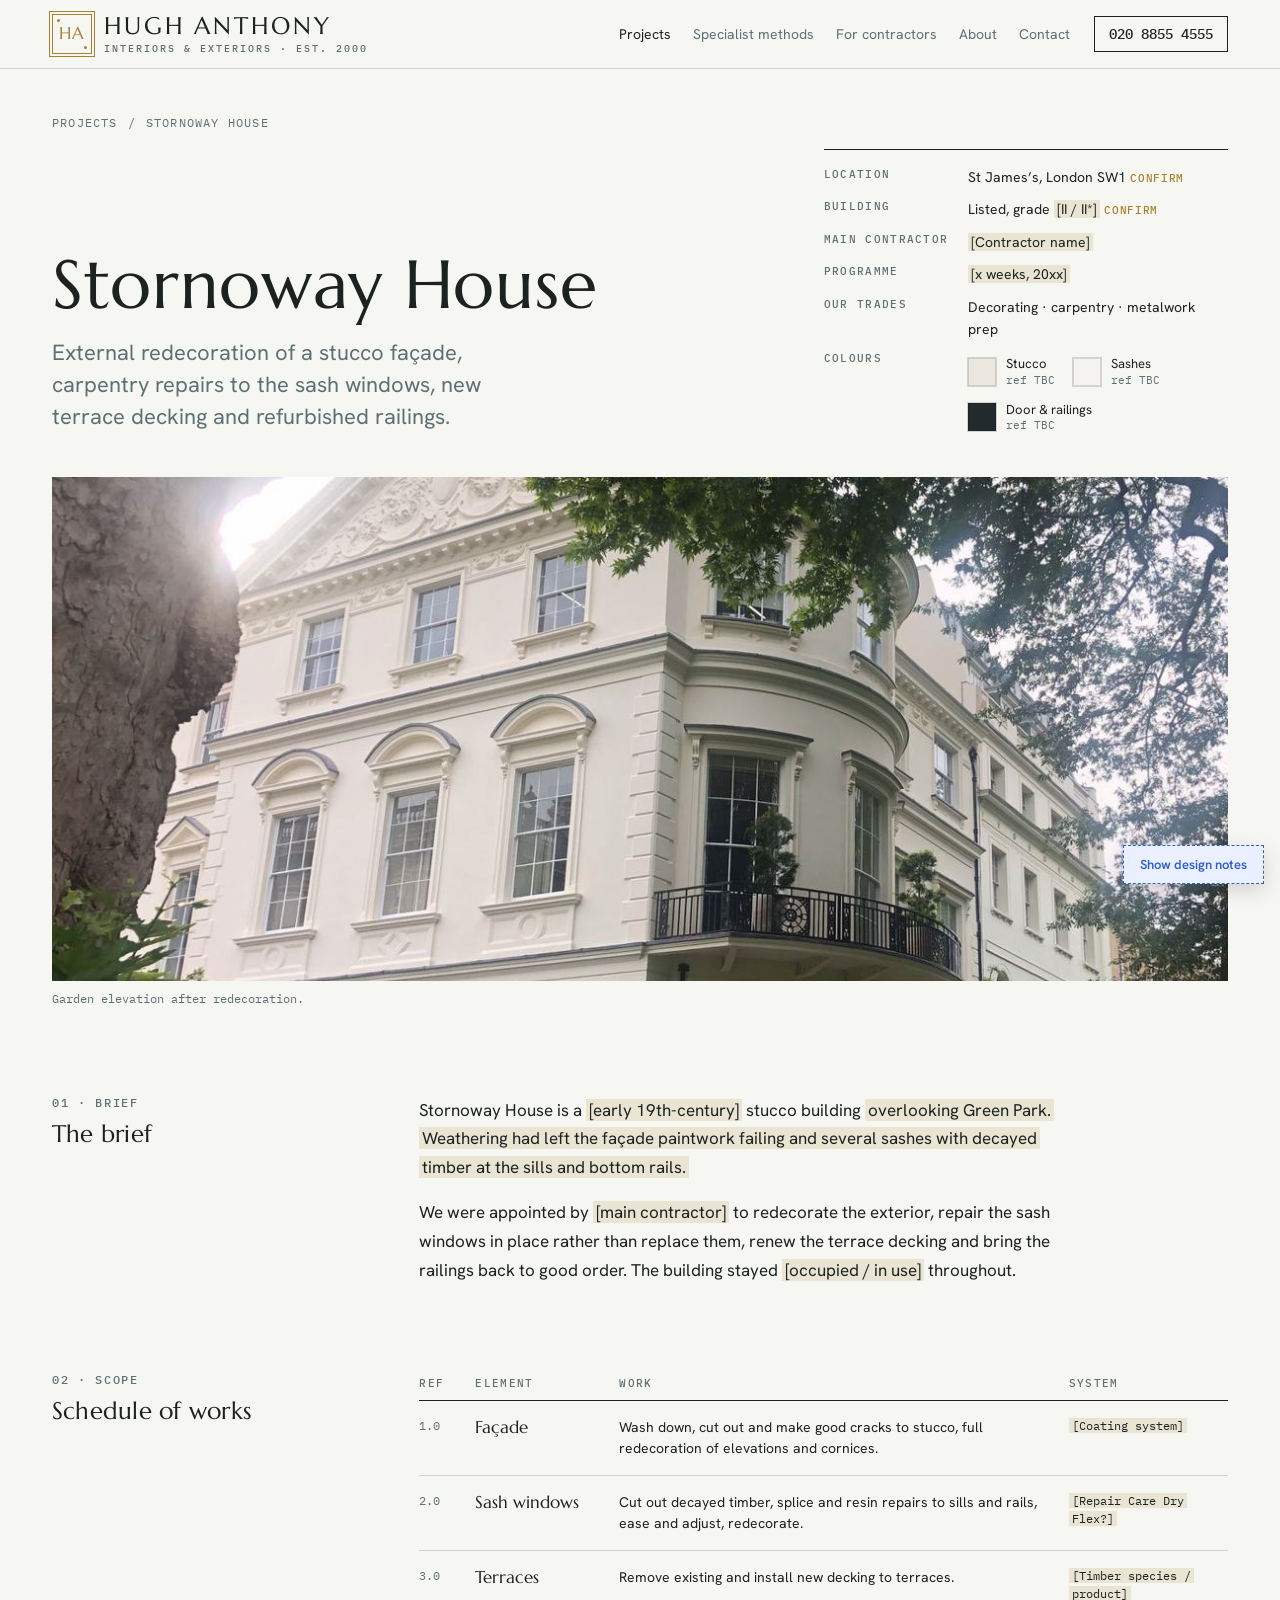
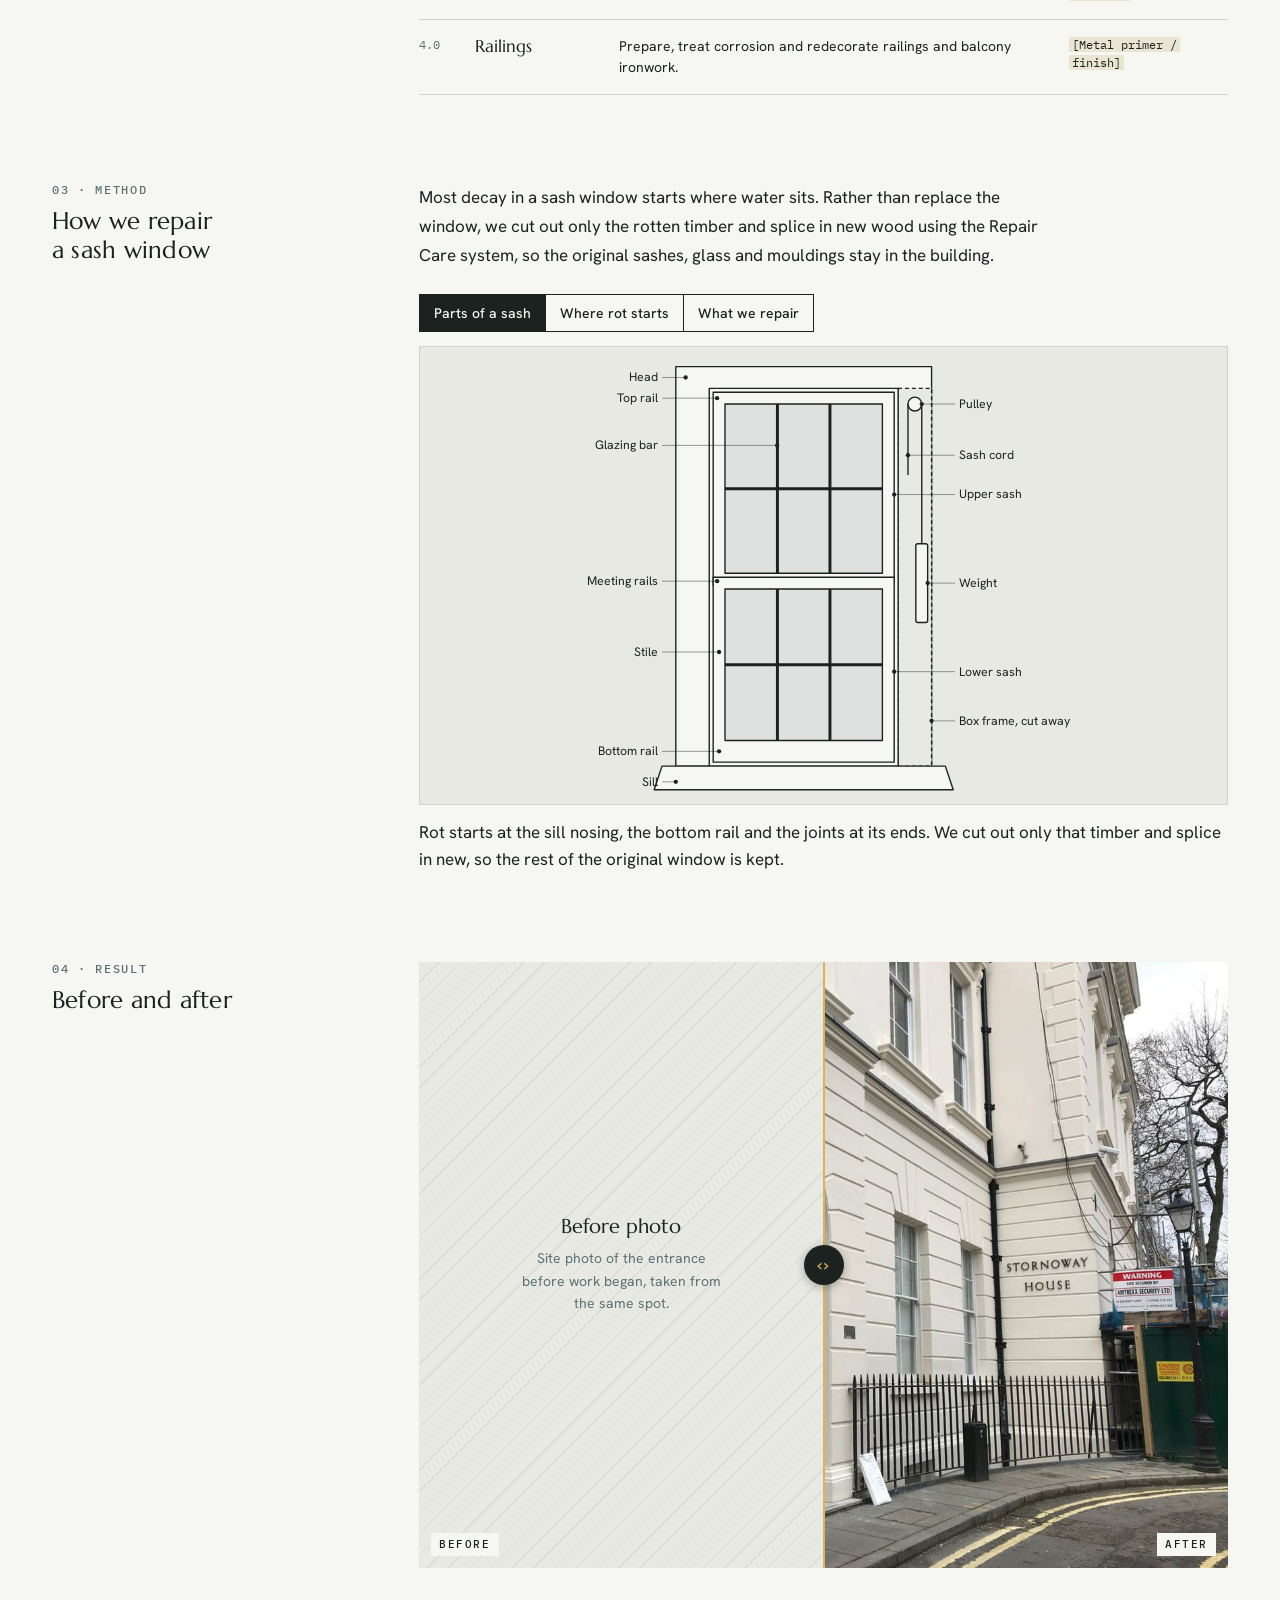
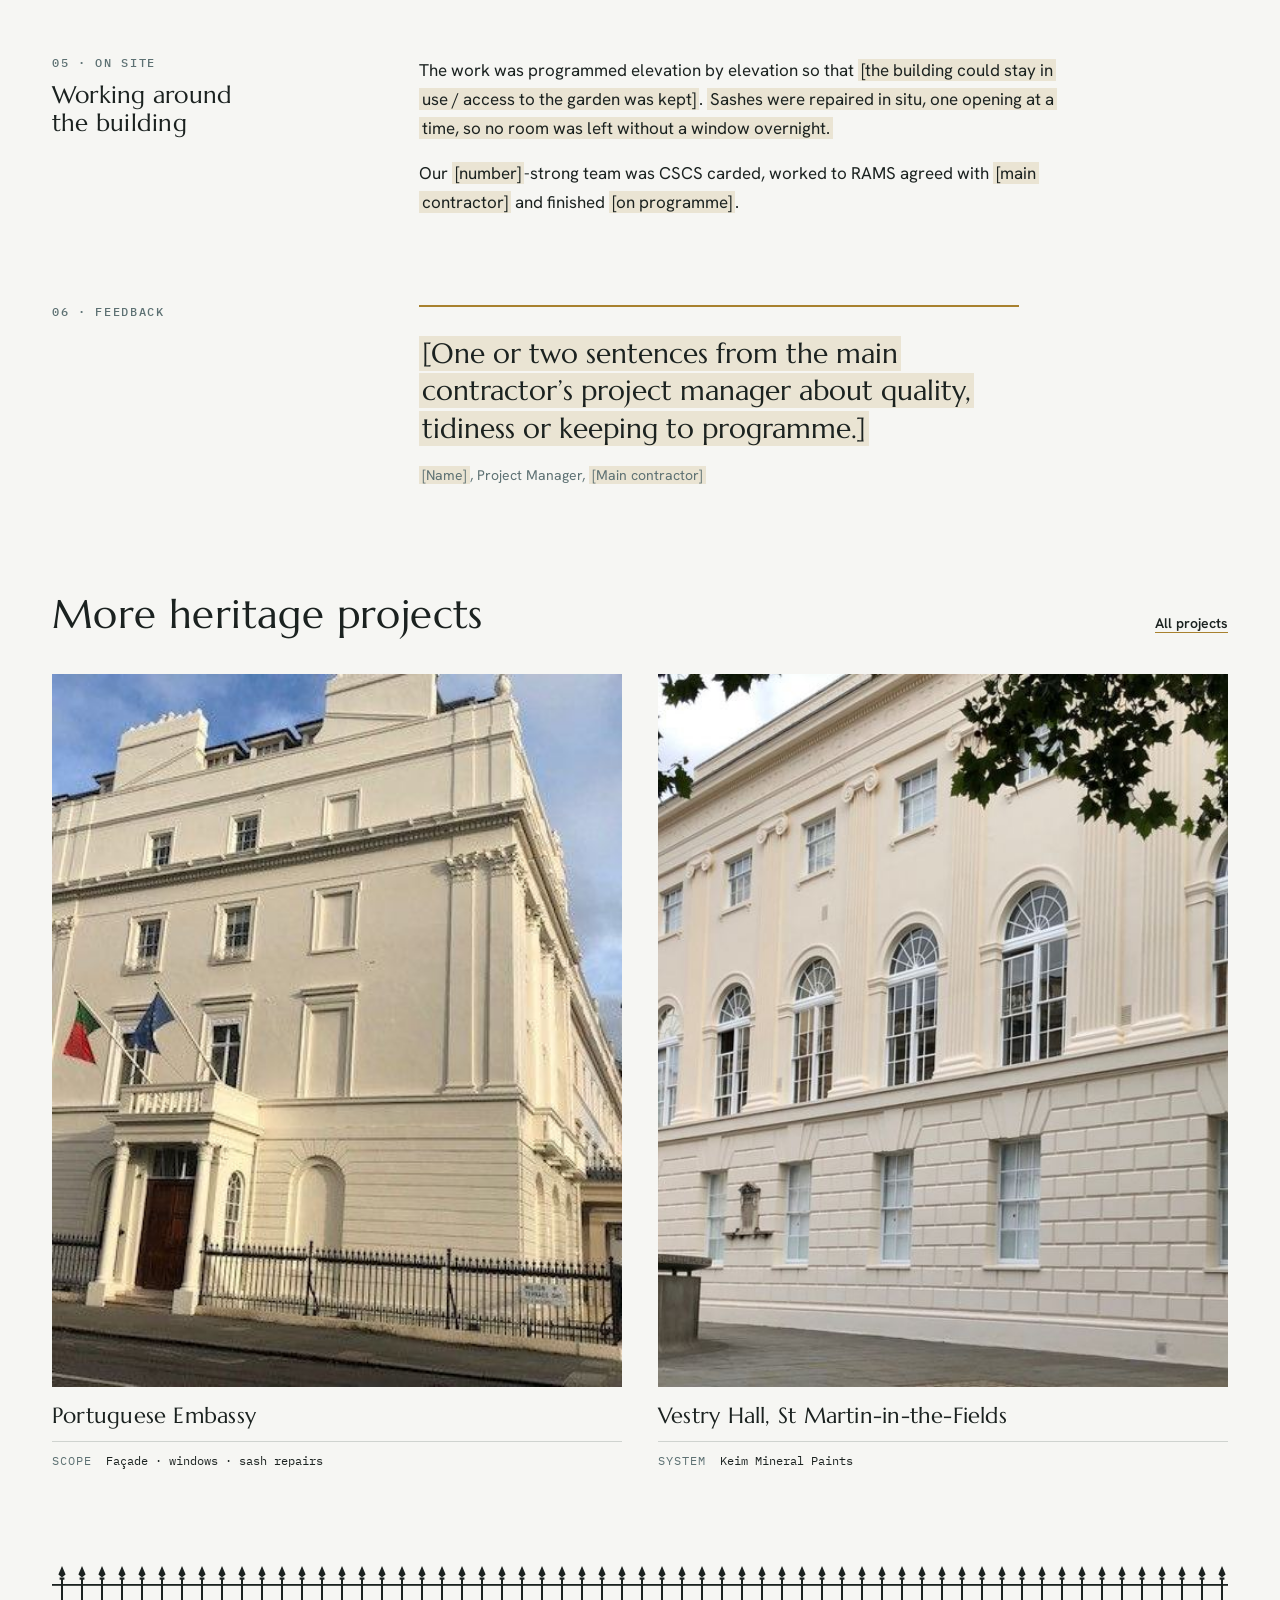
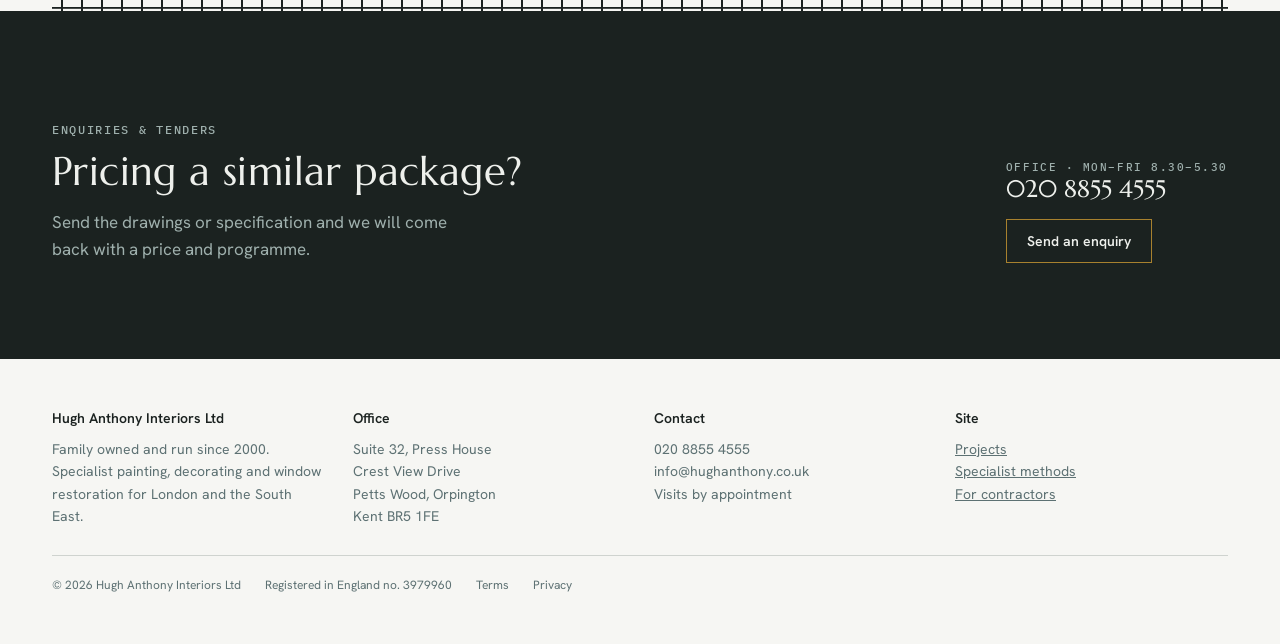
==== commit 66bcbe36: "Add interactive sash window repair diagram to case study Three views of one drawing (parts, where ro" ====
--- a/mockup/stornoway-house.html
+++ b/mockup/stornoway-house.html
@@ -79,6 +79,39 @@
 .next h2 { font-size: var(--s-xl) }
 .band .wrap.short { grid-template-columns: minmax(0, 1fr) auto; align-items: end }
 @media (max-width: 760px) { .band .wrap.short { grid-template-columns: minmax(0, 1fr) } }
+
+/* Sash diagram */
+:root { --rot: #8a4b2a }
+@media (prefers-color-scheme: dark) { :root:not([data-theme="light"]) { --rot: #d08a60 } }
+:root[data-theme="dark"] { --rot: #d08a60 }
+.sdfig { margin: 0; display: grid; gap: 14px }
+.seg { display: flex; flex-wrap: wrap; gap: 0; border: 1px solid var(--railing); justify-self: start; max-width: 100% }
+.seg button { font: 500 var(--s-sm)/1 var(--body); padding: 11px 14px; background: none; color: var(--railing); border: 0; border-left: 1px solid var(--railing); cursor: pointer }
+.seg button:first-child { border-left: 0 }
+.seg button[aria-pressed="true"] { background: var(--railing); color: var(--stucco) }
+.seg button:hover:not([aria-pressed="true"]) { background: var(--stone) }
+.sdscroll { overflow-x: auto; background: var(--stone); border: 1px solid var(--rule) }
+.sd { display: block; width: 100%; min-width: 660px; height: auto; color: var(--railing) }
+.sd .frame, .sd .sash { fill: none; stroke: currentColor; stroke-width: 1.4; stroke-linejoin: round }
+.sd .timber { fill: var(--stucco) }
+.sd .glass { fill: color-mix(in srgb, var(--slate) 16%, var(--stucco)) }
+.sd .sash path { stroke-width: 3 }
+.sd .cavity { fill: var(--stone); stroke-dasharray: 4 3 }
+.sd .ldr { stroke: currentColor; stroke-width: 1; opacity: .45 }
+.sd .pt { fill: currentColor }
+.sd .lbl { font: 400 12.5px var(--body); fill: currentColor }
+.sd .rot { fill: url(#rotHatch); stroke: var(--rot); stroke-width: 1.4 }
+.sd .rot-bg { fill: color-mix(in srgb, var(--rot) 22%, var(--stucco)) }
+.sd .rot-line { stroke: var(--rot); stroke-width: 1.6 }
+.sd .rotlbl { fill: var(--rot); font-weight: 600 }
+.sd .new { fill: color-mix(in srgb, var(--gold) 45%, var(--stucco)); stroke: var(--gold); stroke-width: 1.6 }
+.sd .newlbl { fill: color-mix(in srgb, var(--gold) 72%, var(--railing)); font-weight: 600 }
+.sd .keeplbl { font-weight: 600 }
+.sd .layer { opacity: 0; transition: opacity .35s ease }
+.sdfig[data-state="parts"] .s-parts, .sdfig[data-state="decay"] .s-decay, .sdfig[data-state="repair"] .s-repair { opacity: 1 }
+.sdfig[data-state="decay"] .s-decay .rot { animation: seep .5s ease both }
+@keyframes seep { from { opacity: 0 } }
+@media (prefers-reduced-motion: reduce) { .sd .layer { transition: none } .sdfig .rot { animation: none } }
 </style>
 </head>
 <body>
@@ -148,8 +181,47 @@
       </div>
     </section>
 
+    <section class="story" id="sash" aria-labelledby="method">
+      <div><p class="eyebrow">03 · Method</p><h2 id="method">How we repair a sash window</h2></div>
+      <div>
+        <div class="prose" style="margin-bottom:24px"><p>Most decay in a sash window starts where water sits. Rather than replace the window, we cut out only the rotten timber and splice in new wood using the Repair Care system, so the original sashes, glass and mouldings stay in the building.</p></div>
+        <figure class="sdfig" id="sdfig" data-state="parts">
+          <div class="seg" role="group" aria-label="Diagram view">
+            <button type="button" data-v="parts" aria-pressed="true">Parts of a sash</button>
+            <button type="button" data-v="decay" aria-pressed="false">Where rot starts</button>
+            <button type="button" data-v="repair" aria-pressed="false">What we repair</button>
+          </div>
+          <div class="sdscroll"><svg class="sd" viewBox="-70 20 820 465" role="img" aria-labelledby="sd-cap">
+            <defs><pattern id="rotHatch" width="5" height="5" patternUnits="userSpaceOnUse" patternTransform="rotate(45)"><rect class="rot-bg" width="5" height="5"/><line class="rot-line" x1="0" y1="0" x2="0" y2="5"/></pattern></defs>
+            <g class="frame">
+              <rect class="timber" x="190" y="40" width="260" height="406"/>
+              <rect class="cavity" x="416" y="62" width="34" height="384"/>
+              <rect class="timber" x="224" y="62" width="192" height="384"/>
+              <polygon class="timber" points="176,446 464,446 472,470 168,470"/>
+              <circle class="timber" cx="433" cy="78" r="7"/>
+              <line x1="426" y1="78" x2="426" y2="150"/><line x1="440" y1="78" x2="440" y2="220"/>
+              <rect class="timber" x="434" y="220" width="12" height="80" rx="2"/>
+            </g>
+            <g class="sash">
+              <rect class="timber" x="228" y="66" width="184" height="196"/><rect class="glass" x="240" y="78" width="160" height="172"/>
+              <path d="M293.3 78V250M346.7 78V250M240 164H400"/>
+            </g>
+            <g class="sash">
+              <rect class="timber" x="228" y="254" width="184" height="188"/><rect class="glass" x="240" y="266" width="160" height="154"/>
+              <path d="M293.3 266V420M346.7 266V420M240 343H400"/>
+            </g>
+            <g class="layer s-parts"><line class="ldr" x1="176" y1="51" x2="200" y2="51"/><circle class="pt" cx="200" cy="51" r="2.2"/><text class="lbl " x="172" y="55" text-anchor="end">Head</text><line class="ldr" x1="176" y1="72" x2="232" y2="72"/><circle class="pt" cx="232" cy="72" r="2.2"/><text class="lbl " x="172" y="76" text-anchor="end">Top rail</text><line class="ldr" x1="176" y1="120" x2="293" y2="120"/><circle class="pt" cx="293" cy="120" r="2.2"/><text class="lbl " x="172" y="124" text-anchor="end">Glazing bar</text><line class="ldr" x1="176" y1="258" x2="232" y2="258"/><circle class="pt" cx="232" cy="258" r="2.2"/><text class="lbl " x="172" y="262" text-anchor="end">Meeting rails</text><line class="ldr" x1="176" y1="330" x2="234" y2="330"/><circle class="pt" cx="234" cy="330" r="2.2"/><text class="lbl " x="172" y="334" text-anchor="end">Stile</text><line class="ldr" x1="176" y1="431" x2="234" y2="431"/><circle class="pt" cx="234" cy="431" r="2.2"/><text class="lbl " x="172" y="435" text-anchor="end">Bottom rail</text><line class="ldr" x1="176" y1="462" x2="190" y2="462"/><circle class="pt" cx="190" cy="462" r="2.2"/><text class="lbl " x="172" y="466" text-anchor="end">Sill</text><line class="ldr" x1="474" y1="78" x2="440" y2="78"/><circle class="pt" cx="440" cy="78" r="2.2"/><text class="lbl " x="478" y="82" text-anchor="start">Pulley</text><line class="ldr" x1="474" y1="130" x2="426" y2="130"/><circle class="pt" cx="426" cy="130" r="2.2"/><text class="lbl " x="478" y="134" text-anchor="start">Sash cord</text><line class="ldr" x1="474" y1="260" x2="446" y2="260"/><circle class="pt" cx="446" cy="260" r="2.2"/><text class="lbl " x="478" y="264" text-anchor="start">Weight</text><line class="ldr" x1="474" y1="170" x2="412" y2="170"/><circle class="pt" cx="412" cy="170" r="2.2"/><text class="lbl " x="478" y="174" text-anchor="start">Upper sash</text><line class="ldr" x1="474" y1="350" x2="412" y2="350"/><circle class="pt" cx="412" cy="350" r="2.2"/><text class="lbl " x="478" y="354" text-anchor="start">Lower sash</text><line class="ldr" x1="474" y1="400" x2="450" y2="400"/><circle class="pt" cx="450" cy="400" r="2.2"/><text class="lbl " x="478" y="404" text-anchor="start">Box frame, cut away</text></g>
+            <g class="layer s-decay"><rect class="rot" x="228" y="420" width="40" height="22"/><rect class="rot" x="372" y="420" width="40" height="22"/><rect class="rot" x="228" y="392" width="12" height="28"/><rect class="rot" x="400" y="392" width="12" height="28"/><polygon class="rot" points="172,458 468,458 472,470 168,470"/><line class="ldr" x1="176" y1="406" x2="234" y2="400"/><circle class="pt" cx="234" cy="400" r="2.2"/><text class="lbl rotlbl" x="172" y="410" text-anchor="end">Water runs down the stiles</text><line class="ldr" x1="176" y1="431" x2="248" y2="431"/><circle class="pt" cx="248" cy="431" r="2.2"/><text class="lbl rotlbl" x="172" y="435" text-anchor="end">End grain at the joints soaks it up</text><line class="ldr" x1="474" y1="431" x2="392" y2="431"/><circle class="pt" cx="392" cy="431" r="2.2"/><text class="lbl rotlbl" x="478" y="435" text-anchor="start">Paint fails first at the bottom rail</text><line class="ldr" x1="474" y1="466" x2="466" y2="464"/><circle class="pt" cx="466" cy="464" r="2.2"/><text class="lbl rotlbl" x="478" y="470" text-anchor="start">Sill nosing holds standing water</text></g>
+            <g class="layer s-repair"><polygon class="new" points="228,420 272,420 260,442 228,442"/><polygon class="new" points="412,420 368,420 380,442 412,442"/><polygon class="new" points="228,402 240,394 240,420 228,420"/><polygon class="new" points="412,402 400,394 400,420 412,420"/><polygon class="new" points="172,458 468,458 472,470 168,470"/><line class="ldr" x1="176" y1="406" x2="234" y2="404"/><circle class="pt" cx="234" cy="404" r="2.2"/><text class="lbl newlbl" x="172" y="410" text-anchor="end">New timber, scarf-jointed</text><line class="ldr" x1="176" y1="431" x2="250" y2="431"/><circle class="pt" cx="250" cy="431" r="2.2"/><text class="lbl newlbl" x="172" y="435" text-anchor="end">Only the decayed wood is cut out</text><line class="ldr" x1="474" y1="431" x2="390" y2="431"/><circle class="pt" cx="390" cy="431" r="2.2"/><text class="lbl newlbl" x="478" y="435" text-anchor="start">Resin-bonded, primed, redecorated</text><line class="ldr" x1="474" y1="466" x2="466" y2="464"/><circle class="pt" cx="466" cy="464" r="2.2"/><text class="lbl newlbl" x="478" y="470" text-anchor="start">Sill nosing renewed</text><line class="ldr" x1="474" y1="170" x2="400" y2="170"/><circle class="pt" cx="400" cy="170" r="2.2"/><text class="lbl keeplbl" x="478" y="174" text-anchor="start">Original sash, glass and mouldings kept</text></g>
+          </svg></div>
+          <figcaption id="sd-cap">Rot starts at the sill nosing, the bottom rail and the joints at its ends. We cut out only that timber and splice in new, so the rest of the original window is kept.</figcaption>
+        </figure>
+        <p class="note"><b>Why:</b> surveyors and building owners often assume a rotten sash means a new window. One drawing shows why repair is possible and what “Repair Care trained” actually means. The same diagram would anchor a dedicated sash windows page.</p>
+      </div>
+    </section>
+
     <section class="story" aria-labelledby="ba">
-      <div><p class="eyebrow">03 · Result</p><h2 id="ba">Before and after</h2></div>
+      <div><p class="eyebrow">04 · Result</p><h2 id="ba">Before and after</h2></div>
       <div>
         <div class="slider" id="slider">
           <div class="empty" role="img" aria-label="Placeholder for a before photo"><b>Before photo</b><span>Site photo of the entrance before work began, taken from the same spot.</span></div>
@@ -163,7 +235,7 @@
     </section>
 
     <section class="story" aria-labelledby="site">
-      <div><p class="eyebrow">04 · On site</p><h2 id="site">Working around the building</h2></div>
+      <div><p class="eyebrow">05 · On site</p><h2 id="site">Working around the building</h2></div>
       <div class="prose">
         <p>The work was programmed elevation by elevation so that <span class="ph">[the building could stay in use / access to the garden was kept]</span>. <span class="ph">Sashes were repaired in situ, one opening at a time, so no room was left without a window overnight.</span></p>
         <p>Our <span class="ph">[number]</span>-strong team was CSCS carded, worked to RAMS agreed with <span class="ph">[main contractor]</span> and finished <span class="ph">[on programme]</span>.</p>
@@ -171,7 +243,7 @@
     </section>
 
     <section class="story" aria-label="Client feedback">
-      <div><p class="eyebrow">05 · Feedback</p></div>
+      <div><p class="eyebrow">06 · Feedback</p></div>
       <blockquote class="quote-block">
         <p><span class="ph">[One or two sentences from the main contractor’s project manager about quality, tidiness or keeping to programme.]</span></p>
         <footer><span class="ph">[Name]</span>, Project Manager, <span class="ph">[Main contractor]</span></footer>
@@ -226,6 +298,13 @@
 const t = document.getElementById('toggle');
 const sl = document.getElementById('slider'), rg = document.getElementById('ba-range');
 rg.addEventListener('input', () => { sl.style.animation = 'none'; sl.style.setProperty('--pos', rg.value + '%'); });
+const fig = document.getElementById('sdfig');
+const sc = fig.querySelector('.sdscroll');
+if (sc.scrollWidth > sc.clientWidth) sc.scrollLeft = (sc.scrollWidth - sc.clientWidth) / 2;
+fig.querySelectorAll('.seg button').forEach(b => b.addEventListener('click', () => {
+  fig.dataset.state = b.dataset.v;
+  fig.querySelectorAll('.seg button').forEach(x => x.setAttribute('aria-pressed', x === b));
+}));
 t.addEventListener('click', () => {
   const on = document.body.classList.toggle('notes');
   t.setAttribute('aria-pressed', on);
--- a/mockup/site.css
+++ b/mockup/site.css
@@ -238,3 +238,5 @@
 .m:hover .glyph .lift, .m:focus-within .glyph .lift { transform: rotate(-9deg) translate(-1px, -2px) }
 
 @media (prefers-reduced-motion: reduce) { .gold, .gold:hover { animation: none; background-position: 0 0 } }
+.brand b { white-space: nowrap }
+@media (max-width: 420px) { .brand small { display: none } .top .wrap { gap: 12px } }
